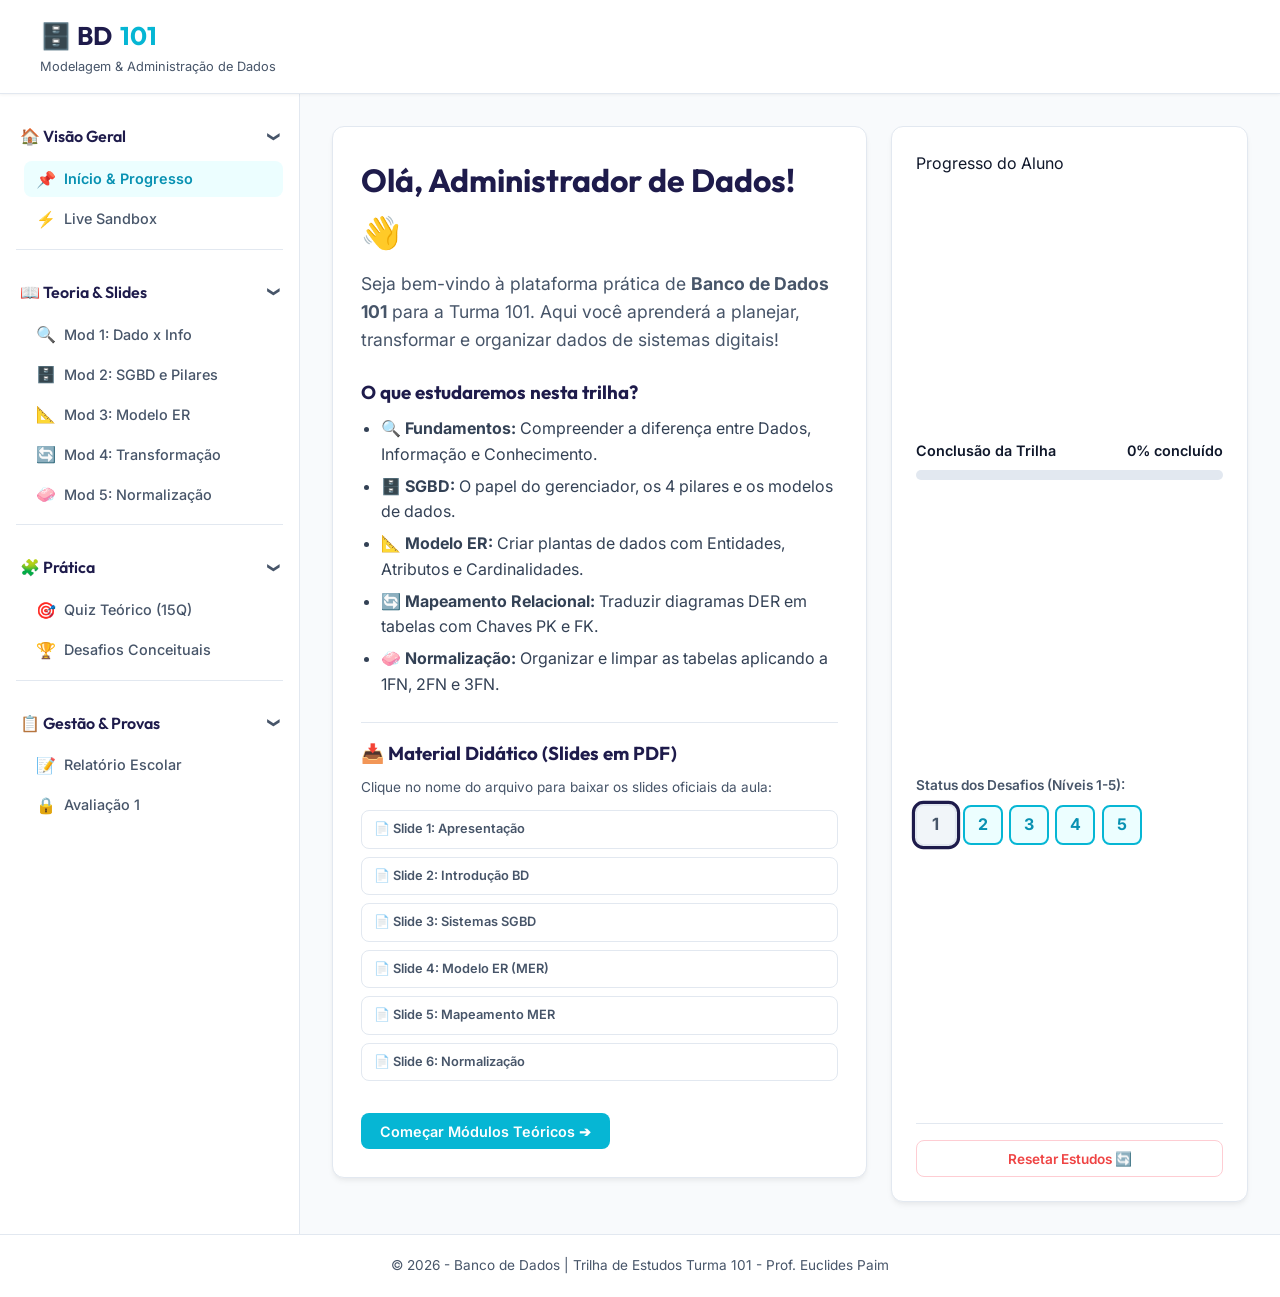
==== Banco-de-Dados/index.html @ cc3982ff "style: oculta menu hamburguer no desktop e move logo para a esquerda" ====
<!DOCTYPE html>
<html lang="pt-BR">
<head>
  <meta charset="UTF-8">
  <meta name="viewport" content="width=device-width, initial-scale=1.0">
  <meta name="description" content="Plataforma interativa offline-first de Banco de Dados 101 para alunos da turma 101. Desenvolvido para modelagem conceitual, SGBDs, transformação MER e normalização de dados.">
  <title>Banco de Dados 101 - Turma 101</title>
  <link rel="stylesheet" href="style.css">
</head>
<body>

  <!-- CABEÇALHO SUPERIOR -->
  <header>
    <div class="header-brand">
      <div class="logo-section">
        <h1>🗄️ BD <span>101</span></h1>
        <p>Modelagem &amp; Administração de Dados</p>
      </div>
      <button class="sidebar-toggle-btn" onclick="toggleSidebar()" id="btn-toggle-sidebar" title="Alternar Menu Lateral">
        <svg width="20" height="20" viewBox="0 0 24 24" fill="none" stroke="currentColor" stroke-width="2"><line x1="3" y1="12" x2="21" y2="12"></line><line x1="3" y1="6" x2="21" y2="6"></line><line x1="3" y1="18" x2="21" y2="18"></line></svg>
        <span>Menu</span>
      </button>
    </div>
  </header>

  <!-- CONTAINER PRINCIPAL -->
  <div class="app-container">

    <!-- BARRA LATERAL ACCORDION (MENU SANFONA) -->
    <aside class="sidebar" id="main-sidebar">
      
      <!-- Grupo 1: Visão Geral -->
      <div class="accordion-group open">
        <button class="accordion-header">
          <span>🏠 Visão Geral</span>
          <span class="chevron">❯</span>
        </button>
        <div class="accordion-body">
          <button class="nav-link active" data-tab="home" onclick="switchTab('home')">
            <span class="badge-icon">📌</span> Início &amp; Progresso
          </button>
          <button class="nav-link" data-tab="simulator" onclick="switchTab('simulator')">
            <span class="badge-icon">⚡</span> Live Sandbox
          </button>
        </div>
      </div>

      <!-- Grupo 2: Teoria Interativa -->
      <div class="accordion-group open">
        <button class="accordion-header">
          <span>📖 Teoria &amp; Slides</span>
          <span class="chevron">❯</span>
        </button>
        <div class="accordion-body">
          <button class="nav-link" data-tab="theory" data-concept="data-info" onclick="switchTab('theory'); selectTheoryConcept('data-info')">
            <span class="badge-icon">🔍</span> Mod 1: Dado x Info
          </button>
          <button class="nav-link" data-tab="theory" data-concept="sgbd-intro" onclick="switchTab('theory'); selectTheoryConcept('sgbd-intro')">
            <span class="badge-icon">🗄️</span> Mod 2: SGBD e Pilares
          </button>
          <button class="nav-link" data-tab="theory" data-concept="mer-elements" onclick="switchTab('theory'); selectTheoryConcept('mer-elements')">
            <span class="badge-icon">📐</span> Mod 3: Modelo ER
          </button>
          <button class="nav-link" data-tab="theory" data-concept="transformation-rules" onclick="switchTab('theory'); selectTheoryConcept('transformation-rules')">
            <span class="badge-icon">🔄</span> Mod 4: Transformação
          </button>
          <button class="nav-link" data-tab="theory" data-concept="normalization-intro" onclick="switchTab('theory'); selectTheoryConcept('normalization-intro')">
            <span class="badge-icon">🧼</span> Mod 5: Normalização
          </button>
        </div>
      </div>

      <!-- Grupo 3: Prática e Atividades -->
      <div class="accordion-group open">
        <button class="accordion-header">
          <span>🧩 Prática</span>
          <span class="chevron">❯</span>
        </button>
        <div class="accordion-body">
          <button class="nav-link" data-tab="quiz" onclick="switchTab('quiz')">
            <span class="badge-icon">🎯</span> Quiz Teórico (15Q)
          </button>
          <button class="nav-link" data-tab="challenges" onclick="switchTab('challenges')">
            <span class="badge-icon">🏆</span> Desafios Conceituais
          </button>
        </div>
      </div>

      <!-- Grupo 4: Relatórios & Provas -->
      <div class="accordion-group open">
        <button class="accordion-header">
          <span>📋 Gestão &amp; Provas</span>
          <span class="chevron">❯</span>
        </button>
        <div class="accordion-body">
          <button class="nav-link" data-tab="report" onclick="switchTab('report')">
            <span class="badge-icon">📝</span> Relatório Escolar
          </button>
          <button class="nav-link" data-tab="exam" onclick="switchTab('exam')">
            <span class="badge-icon">🔒</span> Avaliação 1
          </button>
        </div>
      </div>

    </aside>

    <!-- ÁREA PRINCIPAL DE CONTEÚDO (WORKSPACE) -->
    <main class="main-workspace">

      <!-- ABA 1: INÍCIO E PROGRESSO -->
      <section id="home-tab" class="tab-content active">
        <div class="welcome-grid">
          <div class="card welcome-box">
            <h2>Olá, Administrador de Dados! 👋</h2>
            <p class="intro-text">
              Seja bem-vindo à plataforma prática de <strong>Banco de Dados 101</strong> para a Turma 101. 
              Aqui você aprenderá a planejar, transformar e organizar dados de sistemas digitais!
            </p>
            
            <div style="margin-top: 1.5rem;">
              <h3 style="font-family: var(--font-title); color: var(--primary-navy); margin-bottom: 0.5rem;">O que estudaremos nesta trilha?</h3>
              <ul style="margin-left: 1.25rem; display: flex; flex-direction: column; gap: 0.4rem; color: #334155;">
                <li>🔍 <strong>Fundamentos:</strong> Compreender a diferença entre Dados, Informação e Conhecimento.</li>
                <li>🗄️ <strong>SGBD:</strong> O papel do gerenciador, os 4 pilares e os modelos de dados.</li>
                <li>📐 <strong>Modelo ER:</strong> Criar plantas de dados com Entidades, Atributos e Cardinalidades.</li>
                <li>🔄 <strong>Mapeamento Relacional:</strong> Traduzir diagramas DER em tabelas com Chaves PK e FK.</li>
                <li>🧼 <strong>Normalização:</strong> Organizar e limpar as tabelas aplicando a 1FN, 2FN e 3FN.</li>
              </ul>
            </div>
            
            <div style="margin-top: 1.5rem; border-top: 1px solid var(--border-color); padding-top: 1rem;">
              <h3 style="font-family: var(--font-title); color: var(--primary-navy); margin-bottom: 0.5rem;">📥 Material Didático (Slides em PDF)</h3>
              <p style="font-size: 0.85rem; color: var(--text-light); margin-bottom: 0.75rem;">Clique no nome do arquivo para baixar os slides oficiais da aula:</p>
              <div style="display: grid; grid-template-columns: repeat(auto-fit, minmax(240px, 1fr)); gap: 0.5rem;">
                <a href="./[101]1 - Apresentação da Disciplina.pdf" download class="btn-secondary" style="font-size: 0.8rem; text-decoration: none; display: flex; align-items: center; gap: 0.4rem; padding: 0.5rem 0.75rem;">📄 Slide 1: Apresentação</a>
                <a href="./[101]2 - Introdução BD.pdf" download class="btn-secondary" style="font-size: 0.8rem; text-decoration: none; display: flex; align-items: center; gap: 0.4rem; padding: 0.5rem 0.75rem;">📄 Slide 2: Introdução BD</a>
                <a href="./[101]3 - Sistemas de Gerenciamento de Bancos de Dados.pdf" download class="btn-secondary" style="font-size: 0.8rem; text-decoration: none; display: flex; align-items: center; gap: 0.4rem; padding: 0.5rem 0.75rem;">📄 Slide 3: Sistemas SGBD</a>
                <a href="./[101]4 - Modelo Entidade Relacionamento.pdf" download class="btn-secondary" style="font-size: 0.8rem; text-decoration: none; display: flex; align-items: center; gap: 0.4rem; padding: 0.5rem 0.75rem;">📄 Slide 4: Modelo ER (MER)</a>
                <a href="./[101]5 - Transformação MER.pdf" download class="btn-secondary" style="font-size: 0.8rem; text-decoration: none; display: flex; align-items: center; gap: 0.4rem; padding: 0.5rem 0.75rem;">📄 Slide 5: Mapeamento MER</a>
                <a href="./[101]6-Normalização de Dados.pdf" download class="btn-secondary" style="font-size: 0.8rem; text-decoration: none; display: flex; align-items: center; gap: 0.4rem; padding: 0.5rem 0.75rem;">📄 Slide 6: Normalização</a>
              </div>
            </div>

            <div style="margin-top: 2rem;">
              <button onclick="switchTab('theory')" class="primary-btn">Começar Módulos Teóricos ➔</button>
            </div>
          </div>
          
          <div class="stats-card">
            <div class="stats-header">Progresso do Aluno</div>
            
            <div>
              <div style="display: flex; justify-content: space-between; font-size: 0.9rem; font-weight: 600; margin-bottom: 0.25rem;">
                <span>Conclusão da Trilha</span>
                <span id="progress-percent-text">0% concluído</span>
              </div>
              <div class="progress-bar-container">
                <div class="progress-fill" id="total-progress-fill"></div>
              </div>
            </div>
            
            <div style="margin-top: 1.5rem;">
              <div style="font-weight: 600; font-size: 0.85rem; color: var(--text-light); margin-bottom: 0.5rem;">Status dos Desafios (Níveis 1-5):</div>
              <div class="level-badge-container">
                <div class="level-badge" id="badge-lvl-1" onclick="switchTab('challenges'); selectChallenge(1);">1</div>
                <div class="level-badge" id="badge-lvl-2" onclick="switchTab('challenges'); selectChallenge(2);">2</div>
                <div class="level-badge" id="badge-lvl-3" onclick="switchTab('challenges'); selectChallenge(3);">3</div>
                <div class="level-badge" id="badge-lvl-4" onclick="switchTab('challenges'); selectChallenge(4);">4</div>
                <div class="level-badge" id="badge-lvl-5" onclick="switchTab('challenges'); selectChallenge(5);">5</div>
              </div>
            </div>
            
            <div style="margin-top: 1rem; border-top: 1px solid var(--border-color); padding-top: 1rem;">
              <button onclick="resetProgress()" class="btn-secondary" style="width: 100%; font-size: 0.85rem; color: var(--color-error); border-color: #FECDD3;">
                Resetar Estudos 🔄
              </button>
            </div>
          </div>
        </div>
        
        <div id="final-achievement-banner" class="achievement-banner" style="display: none;">
          <span class="achievement-icon">🏆</span>
          <div>
            <h3>Parabéns! Trilha Concluída com Sucesso!</h3>
            <p>Você compreendeu a teoria, acertou o quiz completo e venceu os 5 níveis de desafios conceituais de Banco de Dados!</p>
          </div>
        </div>
      </section>

      <!-- ABA 2: TEORIA E SLIDES -->
      <section id="theory-tab" class="tab-content">
        <div class="card">
          <h2 class="card-title">📖 Guia de Teoria e Modelagem</h2>
          
          <div class="theory-nav">
            <button class="theory-tab-btn active" data-concept="data-info" onclick="selectTheoryConcept('data-info')">Mod 1: Dado x Info</button>
            <button class="theory-tab-btn" data-concept="sgbd-intro" onclick="selectTheoryConcept('sgbd-intro')">Mod 2: SGBD e Pilares</button>
            <button class="theory-tab-btn" data-concept="mer-elements" onclick="selectTheoryConcept('mer-elements')">Mod 3: Modelo ER</button>
            <button class="theory-tab-btn" data-concept="transformation-rules" onclick="selectTheoryConcept('transformation-rules')">Mod 4: Transformação</button>
            <button class="theory-tab-btn" data-concept="normalization-intro" onclick="selectTheoryConcept('normalization-intro')">Mod 5: Normalização</button>
          </div>
          
          <div class="theory-grid">
            <div class="theory-text-container">
              <!-- Renderizado dinamicamente via data.js e app.js -->
              <div id="theory-concept-body"></div>
            </div>
            
            <div class="flowchart-card">
              <h4 style="font-family: var(--font-title); color: var(--primary-navy); margin-bottom: 0.75rem; text-align: center;">Visualizador de Conceitos</h4>
              <div class="visualizer-container" id="theory-visualizer-area">
                <!-- Gráficos e Tabelas simuladas renderizados via JS -->
              </div>
            </div>
          </div>
        </div>

        <!-- DOWNLOAD DE SLIDES PDF -->
        <div class="card" style="margin-top: 1.5rem;">
          <h3 class="card-title">📥 Material Didático (Slides em PDF)</h3>
          <p style="font-size: 0.9rem; color: var(--text-light); margin-bottom: 1rem;">
            Clique em um slide abaixo para fazer o download do conteúdo completo em formato PDF:
          </p>
          <div style="display: grid; grid-template-columns: repeat(auto-fit, minmax(260px, 1fr)); gap: 0.75rem;">
            <a href="./[101]1 - Apresentação da Disciplina.pdf" download class="btn-secondary" style="font-size: 0.85rem; text-decoration: none; display: flex; align-items: center; gap: 0.5rem; padding: 0.6rem 1rem;">📄 Slide 1: Apresentação</a>
            <a href="./[101]2 - Introdução BD.pdf" download class="btn-secondary" style="font-size: 0.85rem; text-decoration: none; display: flex; align-items: center; gap: 0.5rem; padding: 0.6rem 1rem;">📄 Slide 2: Introdução BD</a>
            <a href="./[101]3 - Sistemas de Gerenciamento de Bancos de Dados.pdf" download class="btn-secondary" style="font-size: 0.85rem; text-decoration: none; display: flex; align-items: center; gap: 0.5rem; padding: 0.6rem 1rem;">📄 Slide 3: Sistemas SGBD</a>
            <a href="./[101]4 - Modelo Entidade Relacionamento.pdf" download class="btn-secondary" style="font-size: 0.85rem; text-decoration: none; display: flex; align-items: center; gap: 0.5rem; padding: 0.6rem 1rem;">📄 Slide 4: Modelo ER (MER)</a>
            <a href="./[101]5 - Transformação MER.pdf" download class="btn-secondary" style="font-size: 0.85rem; text-decoration: none; display: flex; align-items: center; gap: 0.5rem; padding: 0.6rem 1rem;">📄 Slide 5: Mapeamento MER</a>
            <a href="./[101]6-Normalização de Dados.pdf" download class="btn-secondary" style="font-size: 0.85rem; text-decoration: none; display: flex; align-items: center; gap: 0.5rem; padding: 0.6rem 1rem;">📄 Slide 6: Normalização</a>
          </div>
        </div>
      </section>

      <!-- ABA 3: LIVE SANDBOX SIMULATOR (DUAL-MODE) -->
      <section id="simulator-tab" class="tab-content">
        <div class="card">
          <div style="display: flex; justify-content: space-between; align-items: center; margin-bottom: 1rem; flex-wrap: wrap; gap: 1rem;">
            <h2 class="card-title" style="margin-bottom:0;">⚡ Live Sandbox &amp; Simulação</h2>
            <div style="display: flex; gap: 0.5rem;">
              <button class="btn-secondary" id="sim-btn-sql" onclick="setSimulatorMode('sql')">Executar SQL 🖥️</button>
              <button class="btn-secondary" id="sim-btn-modeling" onclick="setSimulatorMode('modeling')">Tradução MER &amp; Normalização 🧩</button>
            </div>
          </div>
          
          <!-- Modo 1: SQL Sandbox -->
          <div id="simulator-sql-view" class="simulator-layout">
            <div class="sim-editor-column">
              <div class="editor-header">
                <span>Editor SQL Simulado (Modo Didático)</span>
                <span class="lang">sql</span>
              </div>
              <div class="editor-container">
                <div class="editor-wrapper notranslate" translate="no">
                  <textarea id="sim-sql-editor" class="code-textarea" spellcheck="false" translate="no" oninput="onSQLInput(this.value); syncPreScroll(this)" onscroll="syncPreScroll(this)"></textarea>
                  <pre id="sim-sql-highlight"><code></code></pre>
                </div>
              </div>
              <div class="editor-toolbar">
                <button onclick="resetSQLSandbox()" class="btn-secondary">Restaurar Banco 🔄</button>
                <button onclick="runSQLSandboxQuery()" class="primary-btn">Executar SQL ⚡</button>
              </div>
            </div>
            
            <div class="sim-preview-column">
              <div class="sim-preview-header">
                <span>Visualizador do Estado das Tabelas</span>
                <span>Banco de Dados Ativo</span>
              </div>
              
              <div style="background-color: #F8FAFC; border: 1px solid var(--border-color); border-radius: var(--border-radius-sm); padding: 1rem; overflow-y: auto; height: 280px; display: flex; flex-direction: column; gap: 1rem;">
                <div id="sim-db-tables-list">
                  <!-- Exibição de todas as tabelas em tempo real -->
                </div>
              </div>
              
              <!-- Console do SQL -->
              <div class="results-panel" id="sim-sql-console">
                <div class="console-msg">Pronto para receber consultas SQL... Tente rodar: SELECT * FROM alunos</div>
              </div>
            </div>
          </div>

          <!-- Modo 2: Mapeamento MER e Normalização Visualizer -->
          <div id="simulator-modeling-view" style="display: none;">
            <div class="theory-grid" style="grid-template-columns: 1fr 1fr;">
              <div>
                <h3 style="color: var(--primary-navy); margin-bottom: 0.5rem;">Visualizador Passo-a-Passo de Modelagem</h3>
                <p style="color: var(--text-light); font-size: 0.9rem; margin-bottom: 1.5rem;">
                  Entenda graficamente como os dados são organizados no mundo conceitual (MER) e como eles são traduzidos em estruturas que o computador armazena.
                </p>
                <div style="display: flex; flex-direction: column; gap: 0.5rem;">
                  <button onclick="triggerModelingDemo('mer')" class="btn-secondary" style="text-align: left; padding: 0.8rem 1rem;">1. Do Desenho (MER) para as Tabelas ➔</button>
                  <button onclick="triggerModelingDemo('1fn')" class="btn-secondary" style="text-align: left; padding: 0.8rem 1rem;">2. Limpeza da Primeira Forma Normal (1FN) ➔</button>
                  <button onclick="triggerModelingDemo('2fn')" class="btn-secondary" style="text-align: left; padding: 0.8rem 1rem;">3. Separação da Segunda Forma Normal (2FN) ➔</button>
                  <button onclick="triggerModelingDemo('3fn')" class="btn-secondary" style="text-align: left; padding: 0.8rem 1rem;">4. Ajuste da Terceira Forma Normal (3FN) ➔</button>
                </div>
              </div>
              <div style="background-color: #F8FAFC; border: 1px solid var(--border-color); border-radius: var(--border-radius-md); padding: 1.5rem;" id="modeling-visual-screen">
                <h4 style="color: var(--primary-navy); text-align: center; margin-bottom: 1rem;">Selecione um passo para visualizar a simulação gráfica</h4>
              </div>
            </div>
          </div>
        </div>
      </section>

      <!-- ABA 4: QUIZ INTERATIVO (15 QUESTÕES) -->
      <section id="quiz-tab" class="tab-content">
        <div class="card" style="max-width: 800px; margin: 0 auto;">
          <h2 class="card-title">🧠 Teste de Conhecimentos: Banco de Dados 101</h2>
          <div id="quiz-container">
            <!-- Gerado via app.js -->
          </div>
        </div>
      </section>

      <!-- ABA 5: DESAFIOS CONCEITUAIS -->
      <section id="challenges-tab" class="tab-content">
        <div class="challenges-grid">
          
          <div class="challenge-list">
            <div class="challenge-list-title">Níveis do Curso</div>
            <div id="challenge-list-container">
              <!-- Gerado via app.js -->
            </div>
          </div>
          
          <div class="card workspace-card" style="padding: 1.5rem;">
            <div class="challenge-desc">
              <h3 id="chal-title">Carregando Desafio...</h3>
              <p id="chal-description">Carregando descrição do nível...</p>
            </div>
            
            <div id="challenge-interactive-area" style="min-height: 250px; border: 1px solid var(--border-color); border-radius: var(--border-radius-sm); padding: 1.5rem; background-color: #FFFFFF;">
              <!-- Área injetada dinamicamente com base no tipo de atividade (Drag and Drop ou Questão) -->
            </div>
            
            <div class="editor-toolbar">
              <button onclick="resetChallengeActivity()" class="btn-secondary">Resetar Desafio 🔄</button>
              <button onclick="validateChallengeSelection()" class="primary-btn">Validar Resposta ⚡</button>
            </div>
            
            <div id="chal-results-panel" class="results-panel" style="background-color: #0F172A; color: #FFFFFF; display: none;">
              <!-- Painel de feedback de acerto/erro -->
            </div>
          </div>
          
        </div>
      </section>

      <!-- ABA 6: RELATÓRIO ESCOLAR -->
      <section id="report-tab" class="tab-content">
        <div class="card" style="max-width: 850px; margin: 0 auto;">
          <h2 class="card-title">📝 Relatório de Desempenho Escolar</h2>
          <p style="color: var(--text-light); margin-bottom: 1.5rem;">
            Insira o nome completo do aluno para obter o boletim de estudos contendo progresso, média de quiz e diagnóstico pedagógico personalizado de forças e fraquezas.
          </p>
          
          <div class="report-grid">
            <div>
              <div class="form-group">
                <label for="student-name-input">Nome Completo do Aluno:</label>
                <input type="text" id="student-name-input" class="form-control" placeholder="Ex: Maria Clara Souza" oninput="onStudentNameChange(this.value)">
              </div>
              <div class="form-group" style="margin-top: 1rem;">
                <label>Diagnóstico Rápido:</label>
                <div style="background-color: #F8FAFC; border: 1px solid var(--border-color); padding: 1rem; border-radius: var(--border-radius-sm); font-size: 0.85rem; display: flex; flex-direction: column; gap: 0.5rem; color: #334155;">
                  <div>📚 <strong>Teoria Visualizada:</strong> <span id="report-viewed-concepts">0/5</span> conceitos</div>
                  <div>🎯 <strong>Respostas de Quiz:</strong> <span id="report-quiz-score">0/15</span> acertos</div>
                  <div>🏆 <strong>Desafios Resolvidos:</strong> <span id="report-challenges-completed">0/5</span> concluídos</div>
                </div>
              </div>
            </div>
            
            <div>
              <div class="editor-header">
                <span>Relatório Final em Texto Plano</span>
                <span class="lang">Relatório</span>
              </div>
              <div class="report-box" id="report-text-display">Digite o nome do aluno à esquerda para visualizar seu boletim escolar estruturado.</div>
              <div class="editor-toolbar" style="margin-top: 0.75rem;">
                <button class="btn-secondary" onclick="copyReportText()">Copiar Relatório 📋</button>
                <button class="btn-secondary" onclick="downloadReportFile()">Baixar Arquivo .txt 💾</button>
              </div>
            </div>
          </div>
        </div>
      </section>

      <!-- ABA 7: AVALIAÇÃO 1 (ÁREA PROTEGIDA) -->
      <section id="exam-tab" class="tab-content">
        <!-- Autenticação de Prova -->
        <div id="exam-auth-card" class="card" style="max-width: 500px; margin: 2rem auto; text-align: center;">
          <div style="font-size: 3rem; margin-bottom: 0.5rem;">🔒</div>
          <h2 class="card-title" style="justify-content: center; margin-bottom: 0.5rem;">Área Restrita: Avaliação 1</h2>
          <p style="color: var(--text-light); margin-bottom: 1.5rem;">
            Esta seção é reservada para a prova de Banco de Dados. Digite a senha fornecida pelo professor para ter acesso.
          </p>
          <div style="display: flex; flex-direction: column; gap: 0.75rem; align-items: center;">
            <input type="password" id="exam-password-input" class="form-control" placeholder="Digite a senha de acesso" style="max-width: 300px; text-align: center; font-size: 1rem; width: 100%;" onkeydown="if(event.key === 'Enter') unlockExam()">
            <button class="primary-btn" onclick="unlockExam()" style="width: 100%; max-width: 300px; justify-content: center;">Acessar Prova ➔</button>
            <div id="exam-auth-error" style="color: var(--color-error); font-weight: 600; font-size: 0.85rem; margin-top: 0.5rem; display: none;">Senha incorreta. Tente novamente!</div>
          </div>
        </div>

        <!-- Conteúdo da Prova Desbloqueado -->
        <div id="exam-content-card" style="display: none;">
          <div class="card" style="max-width: 800px; margin: 0 auto 1.5rem;">
            <h2 class="card-title">📝 Identificação das Duplas ou Individual</h2>
            <p style="color: var(--text-light); margin-bottom: 1rem;">
              Insira o nome completo dos alunos integrantes da dupla para a realização do exame.
            </p>
            <div style="display: flex; flex-direction: column; gap: 0.75rem; max-width: 600px;">
              <div class="form-group" style="margin-bottom:0.25rem;">
                <input type="text" id="exam-student-name-1" class="form-control" placeholder="Nome Completo do Aluno 1" oninput="onExamNameChange()">
              </div>
              <div class="form-group" style="margin-bottom:0.25rem;">
                <input type="text" id="exam-student-name-2" class="form-control" placeholder="Nome Completo do Aluno 2 (Opcional)" oninput="onExamNameChange()">
              </div>
            </div>
          </div>

          <div class="exam-workspace-container" id="exam-questions-area" style="display: none; max-width: 1200px; margin: 0 auto;">
            <div class="challenges-grid">
              
              <div class="challenge-list">
                <div class="challenge-list-title" style="background-color: var(--primary-navy); color: white;">Questões da Prova</div>
                <div id="exam-list-container">
                  <!-- Gerado via app.js -->
                </div>
              </div>

              <div class="card workspace-card" style="padding: 1.5rem;">
                <div class="challenge-desc">
                  <h3 id="exam-q-title">Questão da Avaliação</h3>
                  <p id="exam-q-description">Descrição da pergunta...</p>
                </div>
                
                <div id="exam-interactive-area" style="min-height: 220px; border: 1px solid var(--border-color); border-radius: var(--border-radius-sm); padding: 1.5rem; background-color: #FFFFFF;">
                  <!-- Injetado dinamicamente -->
                </div>

                <div class="editor-toolbar">
                  <button onclick="runAndValidateExamCode()" class="primary-btn" style="background-color: var(--primary-navy);">Confirmar Resposta ⚡</button>
                </div>
                
                <div id="exam-results-panel" class="results-panel" style="background-color: #0F172A; color: #FFFFFF; display: none;">
                  <!-- Painel de acerto/erro da questão -->
                </div>
              </div>

            </div>

            <!-- Botões de Finalização da Prova -->
            <div style="margin-top: 1.5rem; display: flex; justify-content: space-between; align-items: center; background: white; border: 1px solid var(--border-color); border-radius: var(--border-radius-md); padding: 1.25rem; box-shadow: var(--shadow-sm); flex-wrap: wrap; gap: 1rem;">
              <div>
                <h4 style="font-family: var(--font-title); color: var(--primary-navy);">Pronto para entregar?</h4>
                <p style="color: var(--text-light); font-size: 0.85rem;">Certifique-se de que respondeu e confirmou todas as questões antes de enviar.</p>
              </div>
              <div style="display: flex; gap: 0.75rem; align-items: center;">
                <button onclick="resetEntireExam()" class="btn-secondary" style="border-color: #FECDD3; color: var(--color-error);">Resetar Prova 🔄</button>
                <button onclick="openExamReview()" class="primary-btn" style="background-color: var(--accent-teal);" id="exam-review-btn">Revisar e Enviar Prova ➔</button>
              </div>
            </div>
          </div>
        </div>

        <!-- Modal de Revisão da Prova -->
        <div id="exam-review-modal" class="modal-backdrop" style="display: none;">
          <div class="modal-content" style="max-width: 700px;">
            <div class="modal-header">
              <h3>📋 Revisão das Respostas da Avaliação</h3>
              <button onclick="closeExamReview()" class="close-btn">&times;</button>
            </div>
            <div class="modal-body" style="max-height: 60vh; overflow-y: auto;">
              <div id="exam-review-student-info" style="margin-bottom: 1rem; padding-bottom: 0.75rem; border-bottom: 1px solid var(--border-color);"></div>
              <div id="exam-review-questions-list" style="display: flex; flex-direction: column; gap: 1rem;"></div>
              
              <div class="quiz-feedback error" style="margin-top: 1.25rem; display: block; background-color: #FEF3C7; border-left: 4px solid #F59E0B; color: #92400E; padding: 1rem; border-radius: 4px;">
                <strong>⚠️ Instruções de Envio:</strong><br>
                Ao clicar em confirmar, o sistema enviará um relatório das suas respostas ao professor no e-mail <strong>euclidespaim@gmail.com</strong> via EmailJS.<br>
                Caso o envio online falhe, será aberto o seu aplicativo de e-mail (mailto) com o texto já pronto para envio, ou você poderá salvar e copiar o boletim na tela final.
              </div>
            </div>
            <div class="modal-footer">
              <button onclick="closeExamReview()" class="btn-secondary">Voltar à Prova</button>
              <button onclick="submitExamFinal()" class="primary-btn" style="background-color: var(--accent-teal);">Enviar para o Professor ✉️</button>
            </div>
          </div>
        </div>

        <!-- Sucesso do Envio -->
        <div id="exam-success-card" class="card" style="display: none; text-align: center; max-width: 650px; margin: 2rem auto;">
          <div style="font-size: 3.5rem; color: var(--color-success);">🎉</div>
          <h2>Avaliação Entregue com Sucesso!</h2>
          <p style="color: var(--text-light); margin-top: 0.5rem; margin-bottom: 1.5rem;">
            O boletim da sua dupla foi gerado e registrado. Se o e-mail local não foi aberto automaticamente ou você está sem rede na escola, copie ou baixe o relatório abaixo para enviar manualmente:
          </p>
          
          <div style="background-color: #F8FAFC; border: 1px solid var(--border-color); border-radius: var(--border-radius-sm); padding: 1rem; text-align: left; margin-bottom: 1.5rem;">
            <textarea id="exam-report-text-copy" readonly style="width:100%; height:180px; font-family:var(--font-code); font-size:0.8rem; padding:0.5rem; border:1px solid var(--border-color); border-radius:4px; resize:none; background-color:#FAFDFE; outline:none;"></textarea>
          </div>

          <div style="display: flex; justify-content: center; gap: 0.5rem; flex-wrap: wrap;">
            <button onclick="copyExamReportToClipboard()" class="btn-secondary" id="exam-copy-btn">Copiar Relatório 📋</button>
            <button onclick="downloadExamReportAsTxt()" class="btn-secondary">Baixar Arquivo .txt 💾</button>
            <button onclick="resetSubmittedExam()" class="btn-secondary" style="border-color:#FECDD3; color:var(--color-warning);">Liberar Envio (Senha do Professor) 🔑</button>
            <button onclick="resetEntireExam()" class="btn-secondary" style="border-color:#FECDD3; color:var(--color-error);">Resetar Prova 🔄</button>
          </div>
        </div>
      </section>

    </main>
  </div>

  <!-- RODAPÉ -->
  <footer style="text-align: center; padding: 1.25rem; color: var(--text-light); border-top: 1px solid var(--border-color); background-color: var(--bg-card); font-size: 0.85rem;">
    <p>&copy; 2026 - Banco de Dados | Trilha de Estudos Turma 101 - Prof. Euclides Paim</p>
  </footer>

  <!-- Carregamento de Scripts -->
  <script src="data.js"></script>
  <script src="validator.js"></script>
  <script src="app.js"></script>
</body>
</html>
---- Banco-de-Dados/style.css ----
/* CSS de Banco de Dados 101 - Estilo Moderno e Premium */
@import url('https://fonts.googleapis.com/css2?family=Inter:wght@300;400;500;600;700&family=Outfit:wght@400;500;600;700&family=JetBrains+Mono:wght@400;500;600&display=swap');

:root {
  --bg-cream: #F8FAFC; /* Slate ultra light */
  --bg-card: #FFFFFF;
  --text-main: #0F172A;
  --text-light: #475569;
  
  /* Cores Temáticas de Dados (Indigo & Cyan) */
  --primary-navy: #1E1B4B; /* Deep Indigo */
  --primary-hover: #312E81;
  --accent-teal: #06B6D4; /* Vibrante Cyan */
  --accent-teal-light: #ECFEFF;
  --accent-teal-hover: #0891B2;
  
  /* Estados */
  --color-success: #10B981;
  --color-success-bg: #D1FAE5;
  --color-error: #EF4444;
  --color-error-bg: #FEE2E2;
  --color-warning: #F59E0B;
  --color-warning-bg: #FEF3C7;
  
  /* Bordas e Sombras */
  --border-color: #E2E8F0;
  --border-radius-sm: 8px;
  --border-radius-md: 12px;
  --border-radius-lg: 20px;
  
  --shadow-sm: 0 1px 3px 0 rgba(0, 0, 0, 0.05);
  --shadow-md: 0 4px 6px -1px rgba(0, 0, 0, 0.05), 0 2px 4px -1px rgba(0, 0, 0, 0.03);
  --shadow-lg: 0 10px 15px -3px rgba(30, 27, 75, 0.04), 0 4px 6px -2px rgba(30, 27, 75, 0.02);
  --shadow-premium: 0 20px 25px -5px rgba(30, 27, 75, 0.06), 0 10px 10px -5px rgba(30, 27, 75, 0.03);
  
  /* Fontes */
  --font-title: 'Outfit', 'Inter', sans-serif;
  --font-body: 'Inter', sans-serif;
  --font-code: 'JetBrains Mono', monospace;
}

* {
  margin: 0;
  padding: 0;
  box-sizing: border-box;
}

body {
  font-family: var(--font-body);
  background-color: var(--bg-cream);
  color: var(--text-main);
  line-height: 1.6;
  -webkit-font-smoothing: antialiased;
}

/* Header */
header {
  background-color: var(--bg-card);
  border-bottom: 1px solid var(--border-color);
  padding: 1rem 2rem;
  position: sticky;
  top: 0;
  z-index: 100;
  box-shadow: var(--shadow-sm);
}

.header-brand {
  max-width: 1200px;
  margin: 0 auto;
  display: flex;
  justify-content: space-between;
  align-items: center;
}

.logo-section h1 {
  font-family: var(--font-title);
  color: var(--primary-navy);
  font-size: 1.6rem;
  font-weight: 700;
  display: flex;
  align-items: center;
  gap: 0.5rem;
}

.logo-section h1 span {
  color: var(--accent-teal);
}

.logo-section p {
  color: var(--text-light);
  font-size: 0.8rem;
}

.sidebar-toggle-btn {
  display: none;
  background: none;
  border: 1px solid var(--border-color);
  padding: 0.5rem 0.8rem;
  border-radius: var(--border-radius-sm);
  cursor: pointer;
  align-items: center;
  gap: 0.4rem;
  font-family: var(--font-body);
  font-weight: 600;
  color: var(--text-light);
  transition: all 0.2s;
}

.sidebar-toggle-btn:hover {
  background-color: #F8FAFC;
  color: var(--primary-navy);
}

/* App Container */
.app-container {
  display: flex;
  min-height: calc(100vh - 70px);
  position: relative;
  max-width: 1440px;
  margin: 0 auto;
  width: 100%;
}

/* Sidebar Menu Sanfona */
.sidebar {
  width: 300px;
  flex-shrink: 0;
  background-color: var(--bg-card);
  border-right: 1px solid var(--border-color);
  padding: 1.5rem 1rem;
  display: flex;
  flex-direction: column;
  gap: 1rem;
  transition: transform 0.3s ease;
  overflow-y: auto;
}

@media (max-width: 900px) {
  .sidebar-toggle-btn {
    display: flex;
  }
  .sidebar {
    position: absolute;
    left: 0;
    top: 0;
    bottom: 0;
    z-index: 90;
    transform: translateX(-100%);
    box-shadow: var(--shadow-lg);
  }
  .sidebar.open {
    transform: translateX(0);
  }
}

.accordion-group {
  border-bottom: 1px solid var(--border-color);
  padding-bottom: 0.75rem;
  margin-bottom: 0.5rem;
}

.accordion-group:last-child {
  border-bottom: none;
}

.accordion-header {
  width: 100%;
  background: none;
  border: none;
  display: flex;
  justify-content: space-between;
  align-items: center;
  padding: 0.5rem 0.25rem;
  font-family: var(--font-title);
  font-weight: 600;
  font-size: 1rem;
  color: var(--primary-navy);
  cursor: pointer;
  text-align: left;
}

.accordion-header .chevron {
  font-size: 0.75rem;
  color: var(--text-light);
  transition: transform 0.2s;
}

.accordion-group.open .accordion-header .chevron {
  transform: rotate(90deg);
}

.accordion-body {
  display: none;
  flex-direction: column;
  gap: 0.25rem;
  margin-top: 0.4rem;
  padding-left: 0.5rem;
}

.accordion-group.open .accordion-body {
  display: flex;
}

.nav-link {
  width: 100%;
  text-align: left;
  background: none;
  border: none;
  padding: 0.5rem 0.75rem;
  border-radius: var(--border-radius-sm);
  font-family: var(--font-body);
  font-size: 0.9rem;
  font-weight: 500;
  color: var(--text-light);
  cursor: pointer;
  display: flex;
  align-items: center;
  gap: 0.5rem;
  transition: all 0.2s;
}

.nav-link:hover {
  background-color: #F1F5F9;
  color: var(--primary-navy);
}

.nav-link.active {
  background-color: var(--accent-teal-light);
  color: var(--accent-teal-hover);
  font-weight: 600;
}

.badge-icon {
  font-size: 1rem;
}

/* Workspace */
.main-workspace {
  flex-grow: 1;
  padding: 2rem;
  overflow-y: auto;
}

@media (max-width: 600px) {
  .main-workspace {
    padding: 1rem;
  }
}

.tab-content {
  display: none;
  animation: fadeIn 0.3s ease-in-out;
}

.tab-content.active {
  display: block;
}

@keyframes fadeIn {
  from { opacity: 0; transform: translateY(10px); }
  to { opacity: 1; transform: translateY(0); }
}

/* Cards */
.card {
  background-color: var(--bg-card);
  border: 1px solid var(--border-color);
  border-radius: var(--border-radius-md);
  padding: 1.75rem;
  margin-bottom: 1.5rem;
  box-shadow: var(--shadow-md);
}

.card-title {
  font-family: var(--font-title);
  color: var(--primary-navy);
  font-size: 1.4rem;
  margin-bottom: 0.75rem;
  font-weight: 600;
  display: flex;
  align-items: center;
  gap: 0.5rem;
}

/* Home / Welcome Grid */
.welcome-grid {
  display: grid;
  grid-template-columns: 1.8fr 1.2fr;
  gap: 1.5rem;
}

@media (max-width: 900px) {
  .welcome-grid {
    grid-template-columns: 1fr;
  }
}

.welcome-box h2 {
  font-family: var(--font-title);
  font-size: 2rem;
  color: var(--primary-navy);
  margin-bottom: 0.75rem;
}

.intro-text {
  font-size: 1.1rem;
  color: var(--text-light);
}

.stats-card {
  background-color: var(--bg-card);
  border: 1px solid var(--border-color);
  border-radius: var(--border-radius-md);
  padding: 1.5rem;
  box-shadow: var(--shadow-md);
  display: flex;
  flex-direction: column;
  justify-content: space-between;
  gap: 1rem;
}

.progress-bar-container {
  background-color: #E2E8F0;
  border-radius: 9999px;
  height: 10px;
  width: 100%;
  overflow: hidden;
  margin: 0.5rem 0;
}

.progress-fill {
  background-color: var(--accent-teal);
  height: 100%;
  width: 0%;
  transition: width 0.5s ease-out;
}

.level-badge-container {
  display: flex;
  flex-wrap: wrap;
  gap: 0.4rem;
  margin-top: 0.5rem;
}

.level-badge {
  width: 40px;
  height: 40px;
  border-radius: var(--border-radius-sm);
  background-color: #F1F5F9;
  border: 2px solid #E2E8F0;
  display: flex;
  justify-content: center;
  align-items: center;
  font-weight: bold;
  color: var(--text-light);
  cursor: pointer;
  transition: all 0.2s;
}

.level-badge.unlocked {
  background-color: var(--accent-teal-light);
  border-color: var(--accent-teal);
  color: var(--accent-teal-hover);
}

.level-badge.completed {
  background-color: var(--color-success-bg);
  border-color: var(--color-success);
  color: #065F46;
}

.level-badge.current {
  outline: 3px solid var(--primary-navy);
  transform: scale(1.05);
}

.level-badge:hover {
  transform: translateY(-2px);
}

/* Theory Módulos Tab Navigation */
.theory-nav {
  display: flex;
  flex-wrap: wrap;
  gap: 0.5rem;
  margin-bottom: 1.5rem;
  border-bottom: 1px solid var(--border-color);
  padding-bottom: 0.5rem;
}

.theory-tab-btn {
  background: none;
  border: none;
  padding: 0.5rem 0.75rem;
  font-family: var(--font-title);
  font-weight: 600;
  font-size: 0.95rem;
  color: var(--text-light);
  cursor: pointer;
  position: relative;
  transition: color 0.2s;
}

.theory-tab-btn.active {
  color: var(--accent-teal);
}

.theory-tab-btn.active::after {
  content: '';
  position: absolute;
  bottom: -9px;
  left: 0;
  right: 0;
  height: 3px;
  background-color: var(--accent-teal);
  border-radius: 3px;
}

.theory-body-content {
  display: none;
  animation: fadeIn 0.2s ease-in;
}

.theory-body-content.active {
  display: block;
}

.theory-grid {
  display: grid;
  grid-template-columns: 1.2fr 0.8fr;
  gap: 1.5rem;
}

@media (max-width: 900px) {
  .theory-grid {
    grid-template-columns: 1fr;
  }
}

.code-snippet {
  background-color: #0F172A;
  color: #F8FAFC;
  padding: 1.25rem;
  border-radius: var(--border-radius-sm);
  font-family: var(--font-code);
  font-size: 0.875rem;
  overflow-x: auto;
  border-left: 4px solid var(--accent-teal);
  margin-top: 1rem;
}

.code-snippet pre {
  margin: 0;
  white-space: pre-wrap;
  word-break: break-all;
}

.code-snippet code {
  font-family: inherit;
  font-size: inherit;
}

/* Dynamic Flowchart & Normalization Visualizer */
.flowchart-card {
  background-color: #F8FAFC;
  border: 1px solid var(--border-color);
  border-radius: var(--border-radius-md);
  padding: 1.25rem;
  display: flex;
  flex-direction: column;
  align-items: center;
}

.visualizer-container {
  width: 100%;
  display: flex;
  flex-direction: column;
  gap: 1rem;
  margin-top: 0.5rem;
}

.visual-step-card {
  background-color: var(--bg-card);
  border: 1px solid var(--border-color);
  border-radius: var(--border-radius-sm);
  padding: 1rem;
  box-shadow: var(--shadow-sm);
  transition: all 0.3s;
}

.visual-step-card.active {
  border-color: var(--accent-teal);
  box-shadow: 0 0 10px rgba(6, 182, 212, 0.15);
}

.visual-table-grid {
  display: block;
  overflow-x: auto;
  margin: 0.5rem 0;
}

.sim-table {
  width: 100%;
  border-collapse: collapse;
  font-family: var(--font-body);
  font-size: 0.8rem;
}

.sim-table th, .sim-table td {
  border: 1px solid var(--border-color);
  padding: 6px 10px;
  text-align: left;
}

.sim-table th {
  background-color: #F1F5F9;
  color: var(--primary-navy);
  font-weight: 600;
}

.arrow-down {
  text-align: center;
  font-size: 1.25rem;
  color: var(--accent-teal);
  margin: 0.25rem 0;
}

/* Dual-Mode Simulator Tab */
.simulator-layout {
  display: grid;
  grid-template-columns: 1fr 1fr;
  gap: 1.5rem;
}

@media (max-width: 900px) {
  .simulator-layout {
    grid-template-columns: 1fr;
  }
}

.sim-editor-column, .sim-preview-column {
  display: flex;
  flex-direction: column;
  gap: 0.75rem;
}

.editor-header, .sim-preview-header {
  background-color: var(--primary-navy);
  color: white;
  padding: 0.6rem 1rem;
  border-top-left-radius: var(--border-radius-sm);
  border-top-right-radius: var(--border-radius-sm);
  font-family: var(--font-title);
  font-weight: 600;
  display: flex;
  justify-content: space-between;
  font-size: 0.85rem;
}

.editor-header .lang, .sim-preview-header span:last-child {
  background-color: rgba(255, 255, 255, 0.15);
  padding: 2px 6px;
  border-radius: 4px;
  font-size: 0.75rem;
  font-family: var(--font-code);
}

.editor-container {
  height: 280px;
  position: relative;
  border: 1px solid var(--border-color);
  border-bottom-left-radius: var(--border-radius-sm);
  border-bottom-right-radius: var(--border-radius-sm);
  overflow: hidden;
}

.editor-wrapper {
  position: relative;
  width: 100%;
  height: 100%;
  background-color: #0F172A; /* Slate 900 */
}

.editor-wrapper textarea,
.editor-wrapper pre {
  position: absolute;
  top: 0;
  left: 0;
  width: 100%;
  height: 100%;
  margin: 0;
  padding: 1rem;
  font-family: var(--font-code) !important;
  font-size: 0.9rem !important;
  line-height: 1.5 !important;
  white-space: pre !important;
  overflow: auto !important;
  box-sizing: border-box !important;
  border: none !important;
  outline: none !important;
}

.editor-wrapper textarea {
  color: transparent !important;
  background: transparent !important;
  caret-color: var(--accent-teal) !important;
  resize: none !important;
  z-index: 2;
  word-wrap: normal !important;
  user-select: text !important;
}

.editor-wrapper pre {
  color: #E2E8F0;
  z-index: 1;
  pointer-events: none;
  scrollbar-width: none !important;
}

.editor-wrapper pre::-webkit-scrollbar {
  display: none !important;
}

.editor-wrapper pre code {
  font-family: inherit !important;
  font-size: inherit !important;
  line-height: inherit !important;
  white-space: inherit !important;
  background: transparent !important;
  padding: 0 !important;
}

/* Syntax Highlighting */
.hl-keyword { color: #F43F5E !important; font-weight: 600; }
.hl-val { color: #10B981 !important; }
.hl-number { color: #F59E0B !important; }
.hl-comment { color: #64748B !important; font-style: italic !important; }

.editor-toolbar {
  display: flex;
  justify-content: flex-end;
  gap: 0.5rem;
  margin-top: 0.5rem;
}

/* Custom interactive buttons */
.primary-btn {
  background-color: var(--accent-teal);
  color: white;
  border: none;
  padding: 0.6rem 1.2rem;
  border-radius: var(--border-radius-sm);
  font-weight: 600;
  font-family: var(--font-body);
  cursor: pointer;
  transition: all 0.2s;
  display: flex;
  align-items: center;
  gap: 0.4rem;
  font-size: 0.9rem;
}

.primary-btn:hover {
  background-color: var(--accent-teal-hover);
  transform: translateY(-1px);
}

.btn-secondary {
  background-color: white;
  border: 1px solid var(--border-color);
  color: var(--text-light);
  padding: 0.6rem 1.2rem;
  border-radius: var(--border-radius-sm);
  font-weight: 600;
  font-family: var(--font-body);
  cursor: pointer;
  transition: all 0.2s;
}

.btn-secondary:hover {
  background-color: #F8FAFC;
  color: var(--primary-navy);
}

.results-panel {
  margin-top: 1rem;
  background-color: #0F172A;
  border-radius: var(--border-radius-sm);
  padding: 1rem;
  font-family: var(--font-code);
  min-height: 100px;
  overflow-x: auto;
  border: 1px solid #1E293B;
}

.results-panel .console-msg {
  color: #38BDF8;
  margin-bottom: 0.5rem;
  font-size: 0.85rem;
}

.results-panel .console-error {
  color: #EF4444;
  margin-bottom: 0.5rem;
  font-size: 0.85rem;
  font-weight: bold;
}

/* Drag and Drop Conceptual Challenges Area */
.drag-challenge-container {
  display: flex;
  flex-direction: column;
  gap: 1.5rem;
  margin-top: 1rem;
}

.drag-pool {
  background-color: #F8FAFC;
  border: 2px dashed var(--border-color);
  border-radius: var(--border-radius-md);
  padding: 1.25rem;
  display: flex;
  flex-wrap: wrap;
  gap: 0.6rem;
  min-height: 80px;
}

.drag-item {
  background-color: var(--bg-card);
  border: 1px solid var(--border-color);
  border-radius: var(--border-radius-sm);
  padding: 0.6rem 1rem;
  cursor: grab;
  font-weight: 500;
  font-size: 0.85rem;
  box-shadow: var(--shadow-sm);
  user-select: none;
  transition: transform 0.2s, box-shadow 0.2s;
  display: flex;
  align-items: center;
  gap: 0.3rem;
}

.drag-item:active {
  cursor: grabbing;
}

.drag-item.selected {
  outline: 2px solid var(--accent-teal);
  box-shadow: 0 0 8px rgba(6, 182, 212, 0.3);
}

.drag-targets-grid {
  display: grid;
  grid-template-columns: repeat(auto-fit, minmax(220px, 1fr));
  gap: 1rem;
}

.drag-target-column {
  background-color: #F1F5F9;
  border: 1px solid var(--border-color);
  border-radius: var(--border-radius-md);
  padding: 1rem;
  display: flex;
  flex-direction: column;
  gap: 0.75rem;
  min-height: 180px;
}

.drag-target-column h4 {
  font-family: var(--font-title);
  color: var(--primary-navy);
  font-size: 0.95rem;
  border-bottom: 2px solid var(--border-color);
  padding-bottom: 0.25rem;
  text-align: center;
  text-transform: uppercase;
}

.drag-target-column .drop-zone {
  flex-grow: 1;
  display: flex;
  flex-direction: column;
  gap: 0.5rem;
  min-height: 120px;
  border-radius: var(--border-radius-sm);
  transition: background-color 0.2s;
}

.drag-target-column .drop-zone.dragover {
  background-color: #E2E8F0;
  outline: 2px dashed var(--accent-teal);
}

/* Quiz Styling */
.quiz-progress-text {
  color: var(--text-light);
  font-weight: 600;
  margin-bottom: 0.5rem;
}

.quiz-question {
  font-size: 1.15rem;
  font-weight: 600;
  color: var(--primary-navy);
  margin-bottom: 1.25rem;
}

.quiz-options {
  display: flex;
  flex-direction: column;
  gap: 0.5rem;
}

.quiz-option {
  width: 100%;
  text-align: left;
  background-color: var(--bg-card);
  border: 1.5px solid var(--border-color);
  border-radius: var(--border-radius-sm);
  padding: 0.8rem 1rem;
  cursor: pointer;
  transition: all 0.2s;
  font-family: var(--font-body);
  font-size: 0.9rem;
}

.quiz-option:hover {
  background-color: #F8FAFC;
  border-color: var(--accent-teal);
}

.quiz-option.correct {
  background-color: var(--color-success-bg);
  border-color: var(--color-success);
  color: #065F46;
  font-weight: 500;
}

.quiz-option.incorrect {
  background-color: var(--color-error-bg);
  border-color: var(--color-error);
  color: #991B1B;
}

.quiz-feedback {
  margin-top: 1rem;
  padding: 1rem;
  border-radius: var(--border-radius-sm);
  display: none;
  font-size: 0.875rem;
}

.quiz-feedback.success {
  display: block;
  background-color: var(--color-success-bg);
  border-left: 4px solid var(--color-success);
  color: #065F46;
}

.quiz-feedback.error {
  display: block;
  background-color: var(--color-error-bg);
  border-left: 4px solid var(--color-error);
  color: #991B1B;
}

.quiz-actions {
  margin-top: 1rem;
  display: flex;
  justify-content: flex-end;
}

/* Relatório Escolar & Avaliação Form */
.report-grid {
  display: grid;
  grid-template-columns: 1fr 1.2fr;
  gap: 1.5rem;
}

@media (max-width: 900px) {
  .report-grid {
    grid-template-columns: 1fr;
  }
}

.form-group {
  display: flex;
  flex-direction: column;
  gap: 0.4rem;
  margin-bottom: 1rem;
}

.form-group label {
  font-weight: 600;
  color: var(--primary-navy);
  font-size: 0.9rem;
}

.form-control {
  padding: 0.6rem 0.8rem;
  border: 1px solid var(--border-color);
  border-radius: var(--border-radius-sm);
  font-family: var(--font-body);
  font-size: 0.9rem;
  outline: none;
  transition: border-color 0.2s;
}

.form-control:focus {
  border-color: var(--accent-teal);
}

.report-box {
  background-color: #F8FAFC;
  border: 1px solid var(--border-color);
  border-radius: var(--border-radius-sm);
  padding: 1.25rem;
  min-height: 250px;
  font-family: var(--font-code);
  font-size: 0.85rem;
  color: var(--text-main);
  white-space: pre-wrap;
}

/* Modais de Revisão */
.modal-backdrop {
  position: fixed;
  top: 0;
  left: 0;
  right: 0;
  bottom: 0;
  background-color: rgba(15, 23, 42, 0.6);
  display: flex;
  justify-content: center;
  align-items: center;
  z-index: 1000;
  padding: 1rem;
}

.modal-content {
  background-color: var(--bg-card);
  border-radius: var(--border-radius-md);
  box-shadow: var(--shadow-premium);
  max-width: 650px;
  width: 100%;
  display: flex;
  flex-direction: column;
  max-height: 90vh;
  animation: modalEnter 0.3s cubic-bezier(0.16, 1, 0.3, 1);
}

@keyframes modalEnter {
  from { opacity: 0; transform: translateY(20px) scale(0.95); }
  to { opacity: 1; transform: translateY(0) scale(1); }
}

.modal-header {
  padding: 1.25rem 1.5rem;
  border-bottom: 1px solid var(--border-color);
  display: flex;
  justify-content: space-between;
  align-items: center;
}

.modal-header h3 {
  font-family: var(--font-title);
  color: var(--primary-navy);
  font-size: 1.25rem;
  font-weight: 600;
}

.close-btn {
  background: none;
  border: none;
  font-size: 1.5rem;
  cursor: pointer;
  color: var(--text-light);
}

.modal-body {
  padding: 1.5rem;
  overflow-y: auto;
  font-size: 0.95rem;
  color: #334155;
}

.modal-footer {
  padding: 1rem 1.5rem;
  border-top: 1px solid var(--border-color);
  display: flex;
  justify-content: flex-end;
  gap: 0.5rem;
}

/* Achievements Banner */
.achievement-banner {
  background-color: var(--color-success-bg);
  border: 1px solid var(--color-success);
  border-radius: var(--border-radius-md);
  padding: 1.25rem;
  display: flex;
  align-items: center;
  gap: 1rem;
  color: #065F46;
  margin-top: 1.5rem;
  animation: fadeIn 0.4s ease;
}

.achievement-icon {
  font-size: 2.2rem;
}

.achievement-banner h3 {
  font-family: var(--font-title);
  font-size: 1.15rem;
  margin-bottom: 0.2rem;
}

.achievement-banner p {
  font-size: 0.9rem;
}
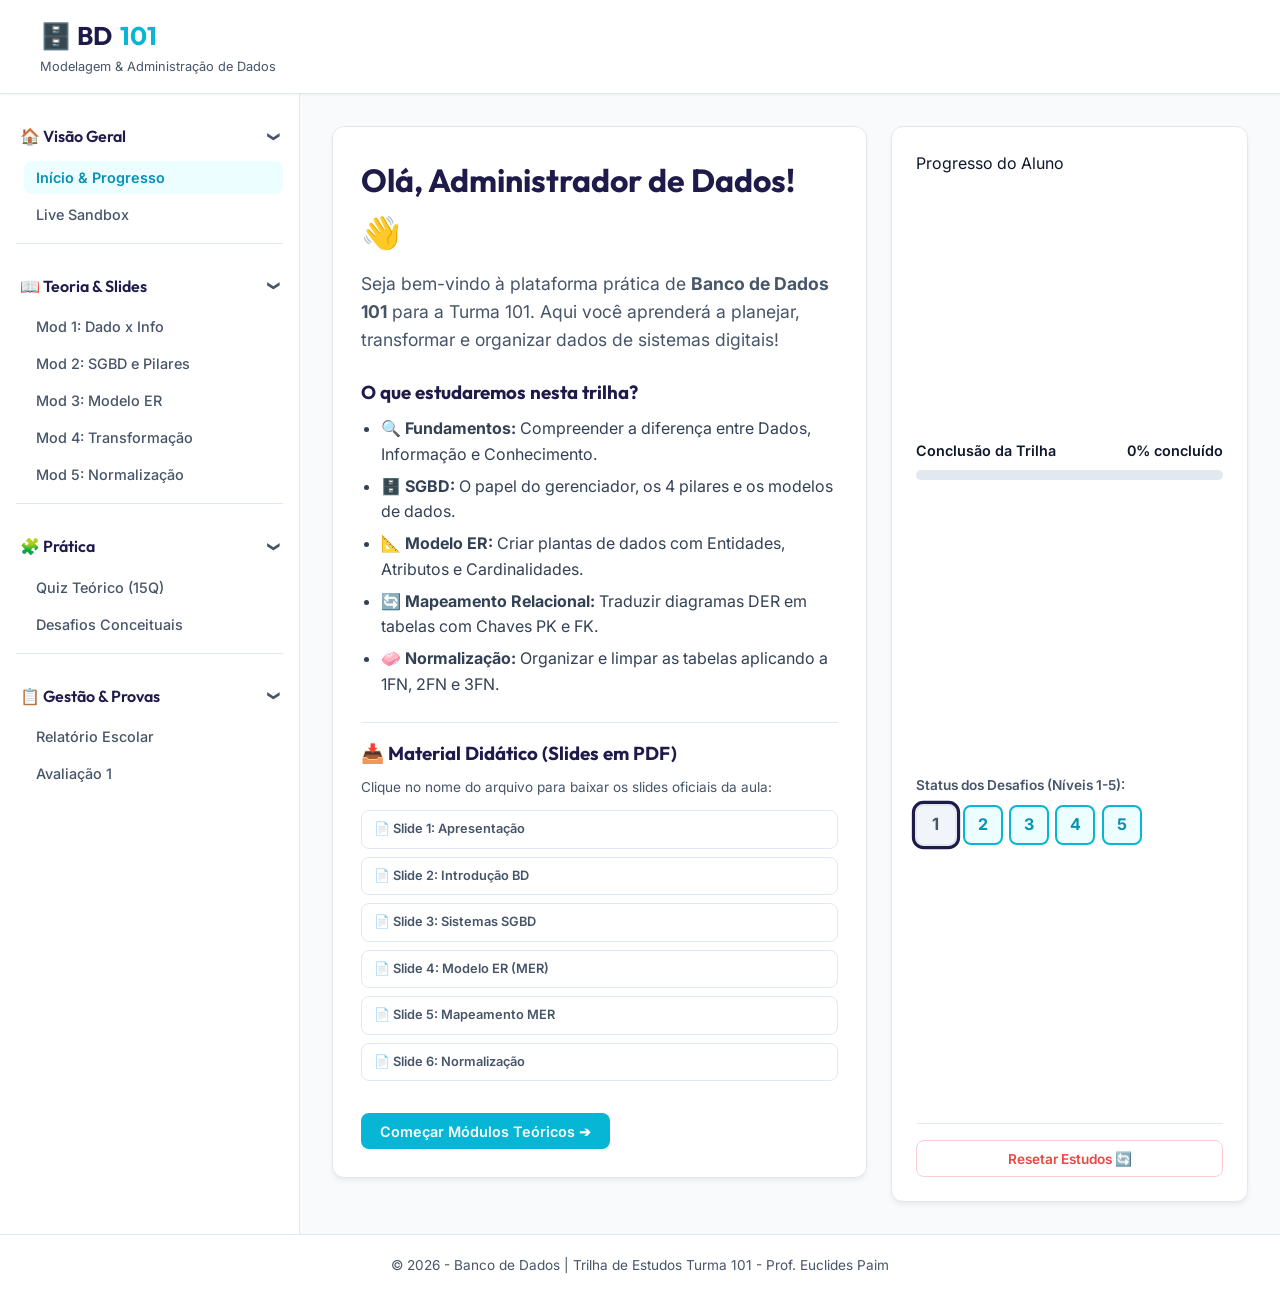
==== commit 4e47cf10: "style: remove emojis dos subitens do menu em DevWeb e Banco de Dados Mantém os emojis apenas nos cab" ====
--- a/Banco-de-Dados/index.html
+++ b/Banco-de-Dados/index.html
@@ -5,6 +5,7 @@
   <meta name="viewport" content="width=device-width, initial-scale=1.0">
   <meta name="description" content="Plataforma interativa offline-first de Banco de Dados 101 para alunos da turma 101. Desenvolvido para modelagem conceitual, SGBDs, transformação MER e normalização de dados.">
   <title>Banco de Dados 101 - Turma 101</title>
+  <link rel="icon" href="data:image/svg+xml,<svg xmlns='http://www.w3.org/2000/svg' viewBox='0 0 100 100'><text y='.9em' font-size='90'>🗄️</text></svg>">
   <link rel="stylesheet" href="style.css">
 </head>
 <body>
@@ -37,10 +38,10 @@
         </button>
         <div class="accordion-body">
           <button class="nav-link active" data-tab="home" onclick="switchTab('home')">
-            <span class="badge-icon">📌</span> Início &amp; Progresso
+            Início &amp; Progresso
           </button>
           <button class="nav-link" data-tab="simulator" onclick="switchTab('simulator')">
-            <span class="badge-icon">⚡</span> Live Sandbox
+            Live Sandbox
           </button>
         </div>
       </div>
@@ -53,19 +54,19 @@
         </button>
         <div class="accordion-body">
           <button class="nav-link" data-tab="theory" data-concept="data-info" onclick="switchTab('theory'); selectTheoryConcept('data-info')">
-            <span class="badge-icon">🔍</span> Mod 1: Dado x Info
+            Mod 1: Dado x Info
           </button>
           <button class="nav-link" data-tab="theory" data-concept="sgbd-intro" onclick="switchTab('theory'); selectTheoryConcept('sgbd-intro')">
-            <span class="badge-icon">🗄️</span> Mod 2: SGBD e Pilares
+            Mod 2: SGBD e Pilares
           </button>
           <button class="nav-link" data-tab="theory" data-concept="mer-elements" onclick="switchTab('theory'); selectTheoryConcept('mer-elements')">
-            <span class="badge-icon">📐</span> Mod 3: Modelo ER
+            Mod 3: Modelo ER
           </button>
           <button class="nav-link" data-tab="theory" data-concept="transformation-rules" onclick="switchTab('theory'); selectTheoryConcept('transformation-rules')">
-            <span class="badge-icon">🔄</span> Mod 4: Transformação
+            Mod 4: Transformação
           </button>
           <button class="nav-link" data-tab="theory" data-concept="normalization-intro" onclick="switchTab('theory'); selectTheoryConcept('normalization-intro')">
-            <span class="badge-icon">🧼</span> Mod 5: Normalização
+            Mod 5: Normalização
           </button>
         </div>
       </div>
@@ -78,10 +79,10 @@
         </button>
         <div class="accordion-body">
           <button class="nav-link" data-tab="quiz" onclick="switchTab('quiz')">
-            <span class="badge-icon">🎯</span> Quiz Teórico (15Q)
+            Quiz Teórico (15Q)
           </button>
           <button class="nav-link" data-tab="challenges" onclick="switchTab('challenges')">
-            <span class="badge-icon">🏆</span> Desafios Conceituais
+            Desafios Conceituais
           </button>
         </div>
       </div>
@@ -94,10 +95,10 @@
         </button>
         <div class="accordion-body">
           <button class="nav-link" data-tab="report" onclick="switchTab('report')">
-            <span class="badge-icon">📝</span> Relatório Escolar
+            Relatório Escolar
           </button>
           <button class="nav-link" data-tab="exam" onclick="switchTab('exam')">
-            <span class="badge-icon">🔒</span> Avaliação 1
+            Avaliação 1
           </button>
         </div>
       </div>
--- a/Banco-de-Dados/style.css
+++ b/Banco-de-Dados/style.css
@@ -230,10 +230,6 @@
   font-weight: 600;
 }
 
-.badge-icon {
-  font-size: 1rem;
-}
-
 /* Workspace */
 .main-workspace {
   flex-grow: 1;
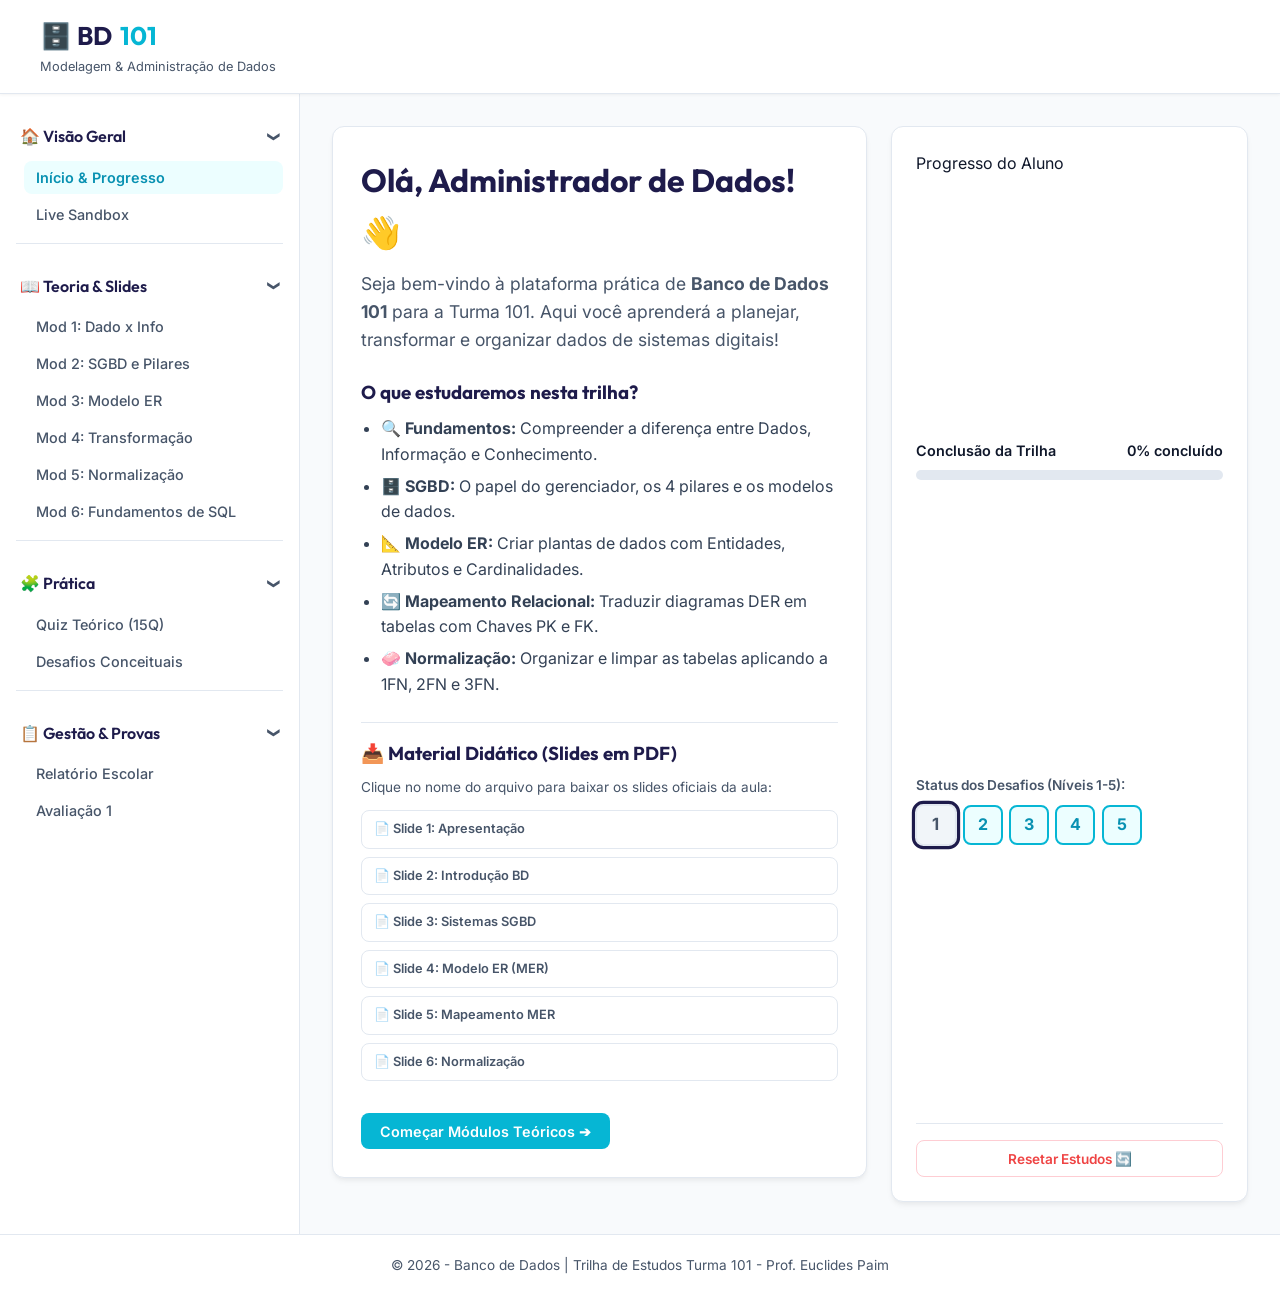
==== commit 76a7f700: "feat(bd): adiciona Fundamentos de SQL (aula 7) e desafios com SQL real Novo Módulo 6 na teoria, a pa" ====
--- a/Banco-de-Dados/index.html
+++ b/Banco-de-Dados/index.html
@@ -68,6 +68,9 @@
           <button class="nav-link" data-tab="theory" data-concept="normalization-intro" onclick="switchTab('theory'); selectTheoryConcept('normalization-intro')">
             Mod 5: Normalização
           </button>
+          <button class="nav-link" data-tab="theory" data-concept="sql-o-que-e" onclick="switchTab('theory'); selectTheoryConcept('sql-o-que-e')">
+            Mod 6: Fundamentos de SQL
+          </button>
         </div>
       </div>
 
@@ -199,6 +202,7 @@
             <button class="theory-tab-btn" data-concept="mer-elements" onclick="selectTheoryConcept('mer-elements')">Mod 3: Modelo ER</button>
             <button class="theory-tab-btn" data-concept="transformation-rules" onclick="selectTheoryConcept('transformation-rules')">Mod 4: Transformação</button>
             <button class="theory-tab-btn" data-concept="normalization-intro" onclick="selectTheoryConcept('normalization-intro')">Mod 5: Normalização</button>
+            <button class="theory-tab-btn" data-concept="sql-o-que-e" onclick="selectTheoryConcept('sql-o-que-e')">Mod 6: Fundamentos de SQL</button>
           </div>
           
           <div class="theory-grid">
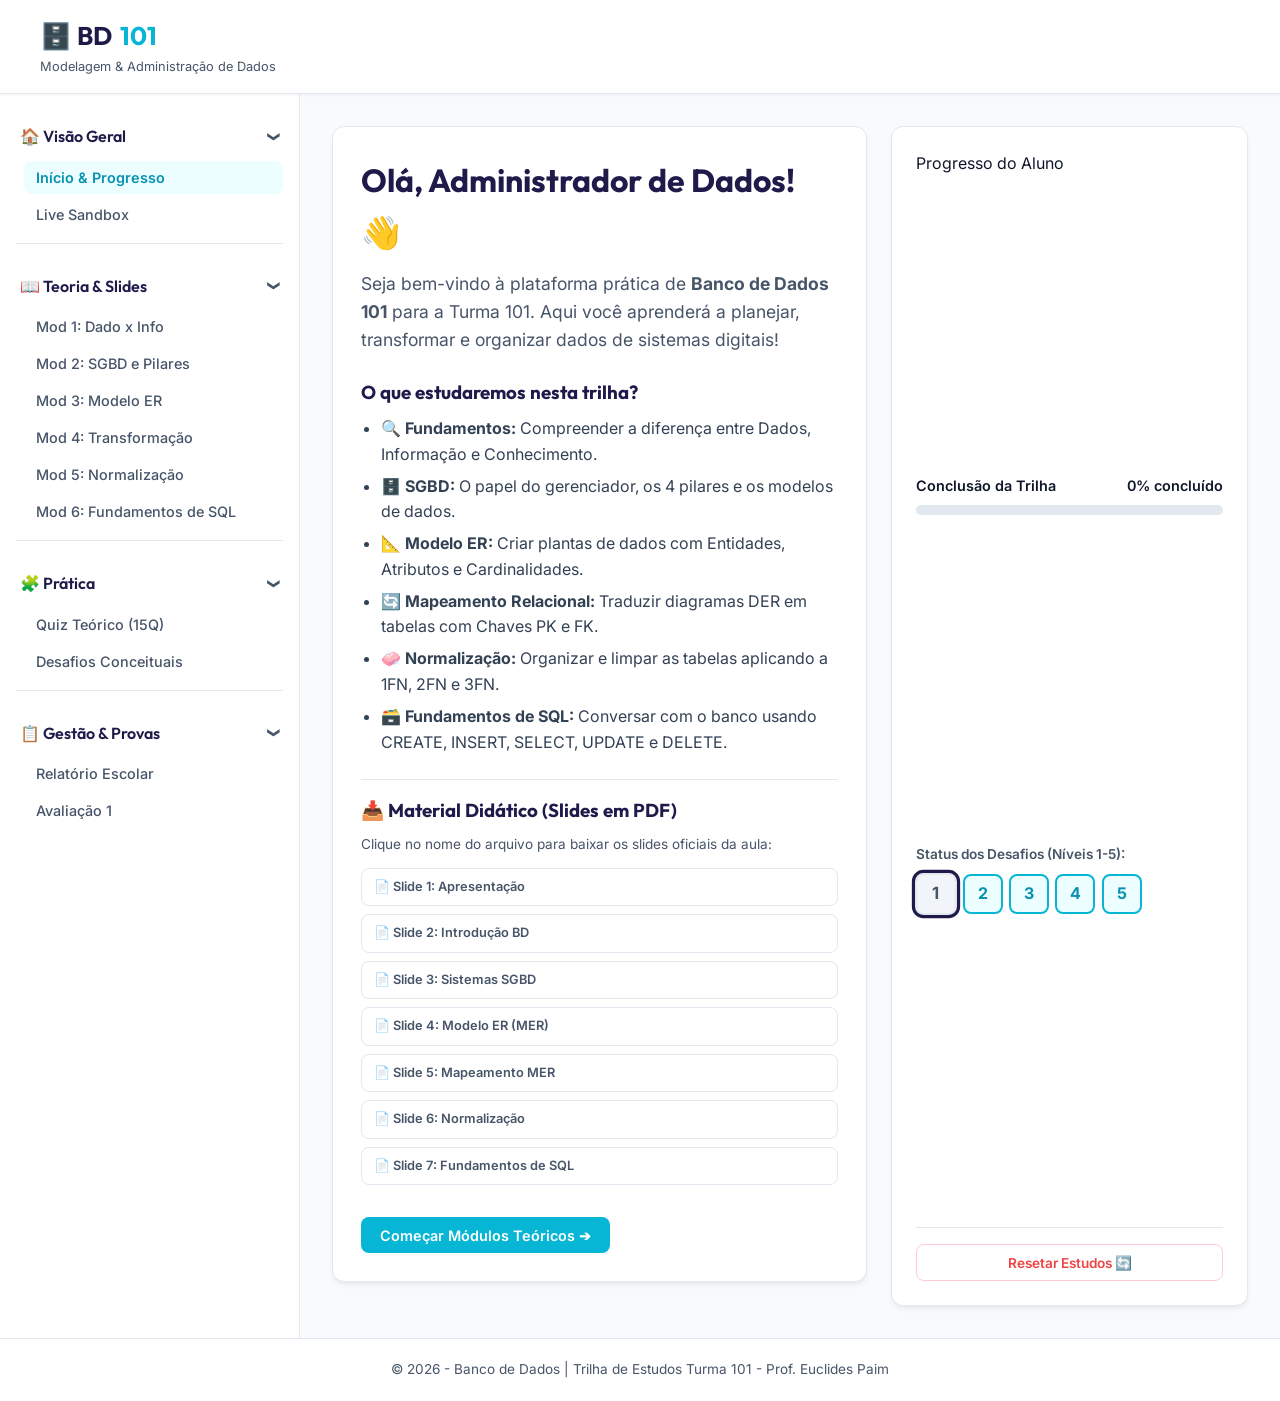
==== commit df89db90: "feat(bd): adiciona slide 7 (Fundamentos de SQL) aos downloads Inclui o PDF oficial da aula 7 e o lin" ====
--- a/Banco-de-Dados/index.html
+++ b/Banco-de-Dados/index.html
@@ -129,6 +129,7 @@
                 <li>📐 <strong>Modelo ER:</strong> Criar plantas de dados com Entidades, Atributos e Cardinalidades.</li>
                 <li>🔄 <strong>Mapeamento Relacional:</strong> Traduzir diagramas DER em tabelas com Chaves PK e FK.</li>
                 <li>🧼 <strong>Normalização:</strong> Organizar e limpar as tabelas aplicando a 1FN, 2FN e 3FN.</li>
+                <li>🗃️ <strong>Fundamentos de SQL:</strong> Conversar com o banco usando CREATE, INSERT, SELECT, UPDATE e DELETE.</li>
               </ul>
             </div>
             
@@ -142,6 +143,7 @@
                 <a href="./[101]4 - Modelo Entidade Relacionamento.pdf" download class="btn-secondary" style="font-size: 0.8rem; text-decoration: none; display: flex; align-items: center; gap: 0.4rem; padding: 0.5rem 0.75rem;">📄 Slide 4: Modelo ER (MER)</a>
                 <a href="./[101]5 - Transformação MER.pdf" download class="btn-secondary" style="font-size: 0.8rem; text-decoration: none; display: flex; align-items: center; gap: 0.4rem; padding: 0.5rem 0.75rem;">📄 Slide 5: Mapeamento MER</a>
                 <a href="./[101]6-Normalização de Dados.pdf" download class="btn-secondary" style="font-size: 0.8rem; text-decoration: none; display: flex; align-items: center; gap: 0.4rem; padding: 0.5rem 0.75rem;">📄 Slide 6: Normalização</a>
+                <a href="./[101]7-Fundamentos de SQL ampliado.pdf" download class="btn-secondary" style="font-size: 0.8rem; text-decoration: none; display: flex; align-items: center; gap: 0.4rem; padding: 0.5rem 0.75rem;">📄 Slide 7: Fundamentos de SQL</a>
               </div>
             </div>
 
@@ -233,6 +235,7 @@
             <a href="./[101]4 - Modelo Entidade Relacionamento.pdf" download class="btn-secondary" style="font-size: 0.85rem; text-decoration: none; display: flex; align-items: center; gap: 0.5rem; padding: 0.6rem 1rem;">📄 Slide 4: Modelo ER (MER)</a>
             <a href="./[101]5 - Transformação MER.pdf" download class="btn-secondary" style="font-size: 0.85rem; text-decoration: none; display: flex; align-items: center; gap: 0.5rem; padding: 0.6rem 1rem;">📄 Slide 5: Mapeamento MER</a>
             <a href="./[101]6-Normalização de Dados.pdf" download class="btn-secondary" style="font-size: 0.85rem; text-decoration: none; display: flex; align-items: center; gap: 0.5rem; padding: 0.6rem 1rem;">📄 Slide 6: Normalização</a>
+            <a href="./[101]7-Fundamentos de SQL ampliado.pdf" download class="btn-secondary" style="font-size: 0.85rem; text-decoration: none; display: flex; align-items: center; gap: 0.5rem; padding: 0.6rem 1rem;">📄 Slide 7: Fundamentos de SQL</a>
           </div>
         </div>
       </section>
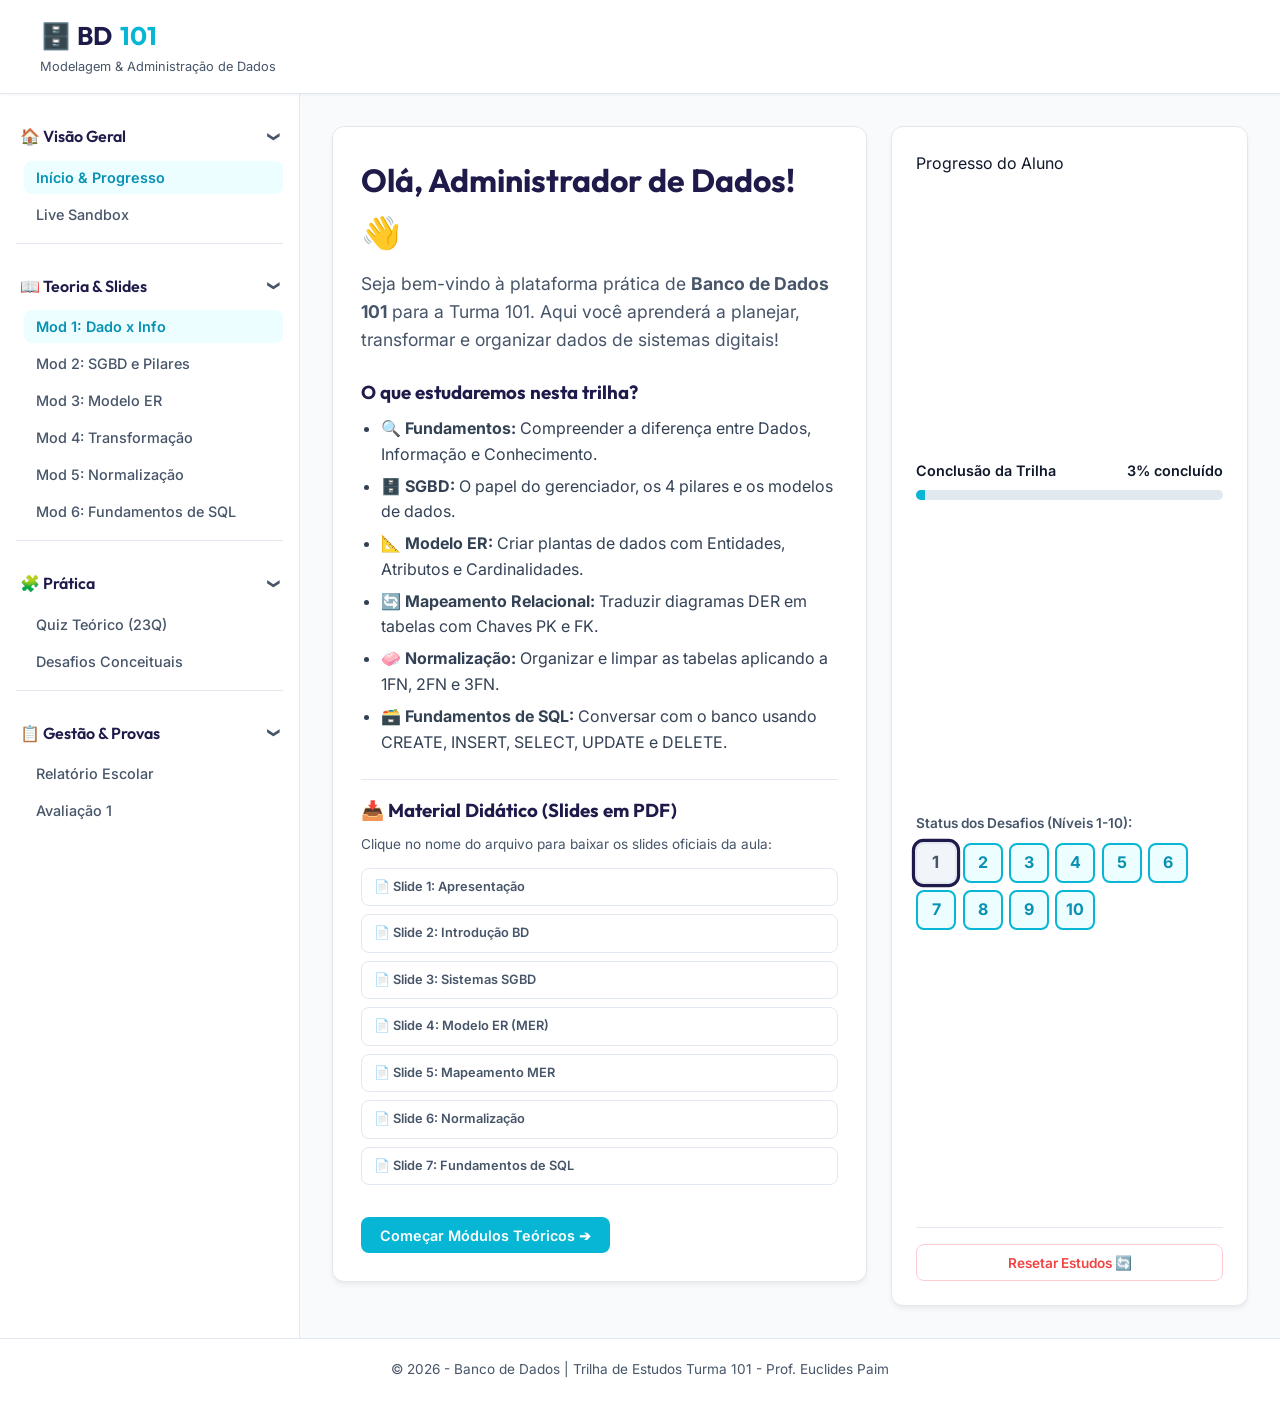
==== commit caa3fbba: "feat(bd): libera os 18 conceitos da teoria e corrige a contagem do progresso A navegação da teoria e" ====
--- a/Banco-de-Dados/index.html
+++ b/Banco-de-Dados/index.html
@@ -6,7 +6,8 @@
   <meta name="description" content="Plataforma interativa offline-first de Banco de Dados 101 para alunos da turma 101. Desenvolvido para modelagem conceitual, SGBDs, transformação MER e normalização de dados.">
   <title>Banco de Dados 101 - Turma 101</title>
   <link rel="icon" href="data:image/svg+xml,<svg xmlns='http://www.w3.org/2000/svg' viewBox='0 0 100 100'><text y='.9em' font-size='90'>🗄️</text></svg>">
-  <link rel="stylesheet" href="style.css">
+  <!-- ?v=... quebra o cache do navegador: mudar a data a cada atualizacao do site -->
+  <link rel="stylesheet" href="style.css?v=2026-09-14">
 </head>
 <body>
 
@@ -52,25 +53,8 @@
           <span>📖 Teoria &amp; Slides</span>
           <span class="chevron">❯</span>
         </button>
-        <div class="accordion-body">
-          <button class="nav-link" data-tab="theory" data-concept="data-info" onclick="switchTab('theory'); selectTheoryConcept('data-info')">
-            Mod 1: Dado x Info
-          </button>
-          <button class="nav-link" data-tab="theory" data-concept="sgbd-intro" onclick="switchTab('theory'); selectTheoryConcept('sgbd-intro')">
-            Mod 2: SGBD e Pilares
-          </button>
-          <button class="nav-link" data-tab="theory" data-concept="mer-elements" onclick="switchTab('theory'); selectTheoryConcept('mer-elements')">
-            Mod 3: Modelo ER
-          </button>
-          <button class="nav-link" data-tab="theory" data-concept="transformation-rules" onclick="switchTab('theory'); selectTheoryConcept('transformation-rules')">
-            Mod 4: Transformação
-          </button>
-          <button class="nav-link" data-tab="theory" data-concept="normalization-intro" onclick="switchTab('theory'); selectTheoryConcept('normalization-intro')">
-            Mod 5: Normalização
-          </button>
-          <button class="nav-link" data-tab="theory" data-concept="sql-o-que-e" onclick="switchTab('theory'); selectTheoryConcept('sql-o-que-e')">
-            Mod 6: Fundamentos de SQL
-          </button>
+        <div class="accordion-body" id="sidebar-theory-links">
+          <!-- Gerado via app.js a partir dos modulos do data.js -->
         </div>
       </div>
 
@@ -82,7 +66,7 @@
         </button>
         <div class="accordion-body">
           <button class="nav-link" data-tab="quiz" onclick="switchTab('quiz')">
-            Quiz Teórico (15Q)
+            <span id="nav-quiz-label">Quiz Teórico</span>
           </button>
           <button class="nav-link" data-tab="challenges" onclick="switchTab('challenges')">
             Desafios Conceituais
@@ -166,13 +150,9 @@
             </div>
             
             <div style="margin-top: 1.5rem;">
-              <div style="font-weight: 600; font-size: 0.85rem; color: var(--text-light); margin-bottom: 0.5rem;">Status dos Desafios (Níveis 1-5):</div>
-              <div class="level-badge-container">
-                <div class="level-badge" id="badge-lvl-1" onclick="switchTab('challenges'); selectChallenge(1);">1</div>
-                <div class="level-badge" id="badge-lvl-2" onclick="switchTab('challenges'); selectChallenge(2);">2</div>
-                <div class="level-badge" id="badge-lvl-3" onclick="switchTab('challenges'); selectChallenge(3);">3</div>
-                <div class="level-badge" id="badge-lvl-4" onclick="switchTab('challenges'); selectChallenge(4);">4</div>
-                <div class="level-badge" id="badge-lvl-5" onclick="switchTab('challenges'); selectChallenge(5);">5</div>
+              <div style="font-weight: 600; font-size: 0.85rem; color: var(--text-light); margin-bottom: 0.5rem;" id="challenges-status-label">Status dos Desafios:</div>
+              <div class="level-badge-container" id="level-badge-container">
+                <!-- Gerado via app.js a partir dos desafios do data.js -->
               </div>
             </div>
             
@@ -188,7 +168,7 @@
           <span class="achievement-icon">🏆</span>
           <div>
             <h3>Parabéns! Trilha Concluída com Sucesso!</h3>
-            <p>Você compreendeu a teoria, acertou o quiz completo e venceu os 5 níveis de desafios conceituais de Banco de Dados!</p>
+            <p>Você compreendeu a teoria, acertou o quiz completo e venceu todos os desafios conceituais de Banco de Dados!</p>
           </div>
         </div>
       </section>
@@ -198,13 +178,12 @@
         <div class="card">
           <h2 class="card-title">📖 Guia de Teoria e Modelagem</h2>
           
-          <div class="theory-nav">
-            <button class="theory-tab-btn active" data-concept="data-info" onclick="selectTheoryConcept('data-info')">Mod 1: Dado x Info</button>
-            <button class="theory-tab-btn" data-concept="sgbd-intro" onclick="selectTheoryConcept('sgbd-intro')">Mod 2: SGBD e Pilares</button>
-            <button class="theory-tab-btn" data-concept="mer-elements" onclick="selectTheoryConcept('mer-elements')">Mod 3: Modelo ER</button>
-            <button class="theory-tab-btn" data-concept="transformation-rules" onclick="selectTheoryConcept('transformation-rules')">Mod 4: Transformação</button>
-            <button class="theory-tab-btn" data-concept="normalization-intro" onclick="selectTheoryConcept('normalization-intro')">Mod 5: Normalização</button>
-            <button class="theory-tab-btn" data-concept="sql-o-que-e" onclick="selectTheoryConcept('sql-o-que-e')">Mod 6: Fundamentos de SQL</button>
+          <div class="theory-nav" id="theory-module-nav">
+            <!-- Modulos: gerado via app.js -->
+          </div>
+
+          <div class="theory-concept-nav" id="theory-concept-nav">
+            <!-- Conceitos do modulo ativo: gerado via app.js -->
           </div>
           
           <div class="theory-grid">
@@ -312,7 +291,7 @@
         </div>
       </section>
 
-      <!-- ABA 4: QUIZ INTERATIVO (15 QUESTÕES) -->
+      <!-- ABA 4: QUIZ INTERATIVO (questões vindas do data.js) -->
       <section id="quiz-tab" class="tab-content">
         <div class="card" style="max-width: 800px; margin: 0 auto;">
           <h2 class="card-title">🧠 Teste de Conhecimentos: Banco de Dados 101</h2>
@@ -373,9 +352,9 @@
               <div class="form-group" style="margin-top: 1rem;">
                 <label>Diagnóstico Rápido:</label>
                 <div style="background-color: #F8FAFC; border: 1px solid var(--border-color); padding: 1rem; border-radius: var(--border-radius-sm); font-size: 0.85rem; display: flex; flex-direction: column; gap: 0.5rem; color: #334155;">
-                  <div>📚 <strong>Teoria Visualizada:</strong> <span id="report-viewed-concepts">0/5</span> conceitos</div>
-                  <div>🎯 <strong>Respostas de Quiz:</strong> <span id="report-quiz-score">0/15</span> acertos</div>
-                  <div>🏆 <strong>Desafios Resolvidos:</strong> <span id="report-challenges-completed">0/5</span> concluídos</div>
+                  <div>📚 <strong>Teoria Visualizada:</strong> <span id="report-viewed-concepts">—</span> conceitos</div>
+                  <div>🎯 <strong>Respostas de Quiz:</strong> <span id="report-quiz-score">—</span> acertos</div>
+                  <div>🏆 <strong>Desafios Resolvidos:</strong> <span id="report-challenges-completed">—</span> concluídos</div>
                 </div>
               </div>
             </div>
@@ -527,8 +506,8 @@
   </footer>
 
   <!-- Carregamento de Scripts -->
-  <script src="data.js"></script>
-  <script src="validator.js"></script>
-  <script src="app.js"></script>
+  <script src="data.js?v=2026-09-14"></script>
+  <script src="validator.js?v=2026-09-14"></script>
+  <script src="app.js?v=2026-09-14"></script>
 </body>
 </html>
--- a/Banco-de-Dados/style.css
+++ b/Banco-de-Dados/style.css
@@ -379,7 +379,7 @@
   display: flex;
   flex-wrap: wrap;
   gap: 0.5rem;
-  margin-bottom: 1.5rem;
+  margin-bottom: 0.9rem;
   border-bottom: 1px solid var(--border-color);
   padding-bottom: 0.5rem;
 }
@@ -410,6 +410,95 @@
   height: 3px;
   background-color: var(--accent-teal);
   border-radius: 3px;
+}
+
+/* Segundo nivel: conceitos do modulo ativo */
+.theory-concept-nav {
+  display: flex;
+  flex-wrap: wrap;
+  gap: 0.4rem;
+  margin-bottom: 1.5rem;
+}
+
+.theory-concept-btn {
+  background-color: #F1F5F9;
+  border: 1px solid var(--border-color);
+  border-radius: 999px;
+  padding: 0.3rem 0.85rem;
+  font-family: var(--font-body);
+  font-size: 0.8rem;
+  font-weight: 600;
+  color: var(--text-light);
+  cursor: pointer;
+  transition: all 0.2s;
+}
+
+.theory-concept-btn:hover {
+  border-color: var(--accent-teal);
+  color: var(--accent-teal-hover);
+}
+
+.theory-concept-btn.active {
+  background-color: var(--accent-teal);
+  border-color: var(--accent-teal);
+  color: #FFFFFF;
+}
+
+/* Marca os conceitos que o aluno ja abriu */
+.theory-concept-btn.viewed::before {
+  content: '\2713\00a0';
+  color: var(--color-success);
+}
+
+.theory-concept-btn.active.viewed::before {
+  color: #FFFFFF;
+}
+
+/* Mapa do modulo: fallback do visualizador para conceitos sem grafico proprio */
+.module-map {
+  display: flex;
+  flex-direction: column;
+  gap: 0.5rem;
+  width: 100%;
+}
+
+.module-map-step {
+  display: flex;
+  align-items: center;
+  gap: 0.6rem;
+  padding: 0.55rem 0.75rem;
+  border-radius: var(--border-radius-sm);
+  background-color: #F8FAFC;
+  border: 1px solid var(--border-color);
+  font-size: 0.85rem;
+  color: var(--text-light);
+  text-align: left;
+}
+
+.module-map-step.current {
+  background-color: var(--accent-teal-light);
+  border-color: var(--accent-teal);
+  color: var(--accent-teal-hover);
+  font-weight: 600;
+}
+
+.module-map-num {
+  flex-shrink: 0;
+  width: 22px;
+  height: 22px;
+  border-radius: 50%;
+  background-color: var(--border-color);
+  color: var(--text-light);
+  display: flex;
+  align-items: center;
+  justify-content: center;
+  font-size: 0.7rem;
+  font-weight: bold;
+}
+
+.module-map-step.current .module-map-num {
+  background-color: var(--accent-teal);
+  color: #FFFFFF;
 }
 
 .theory-body-content {
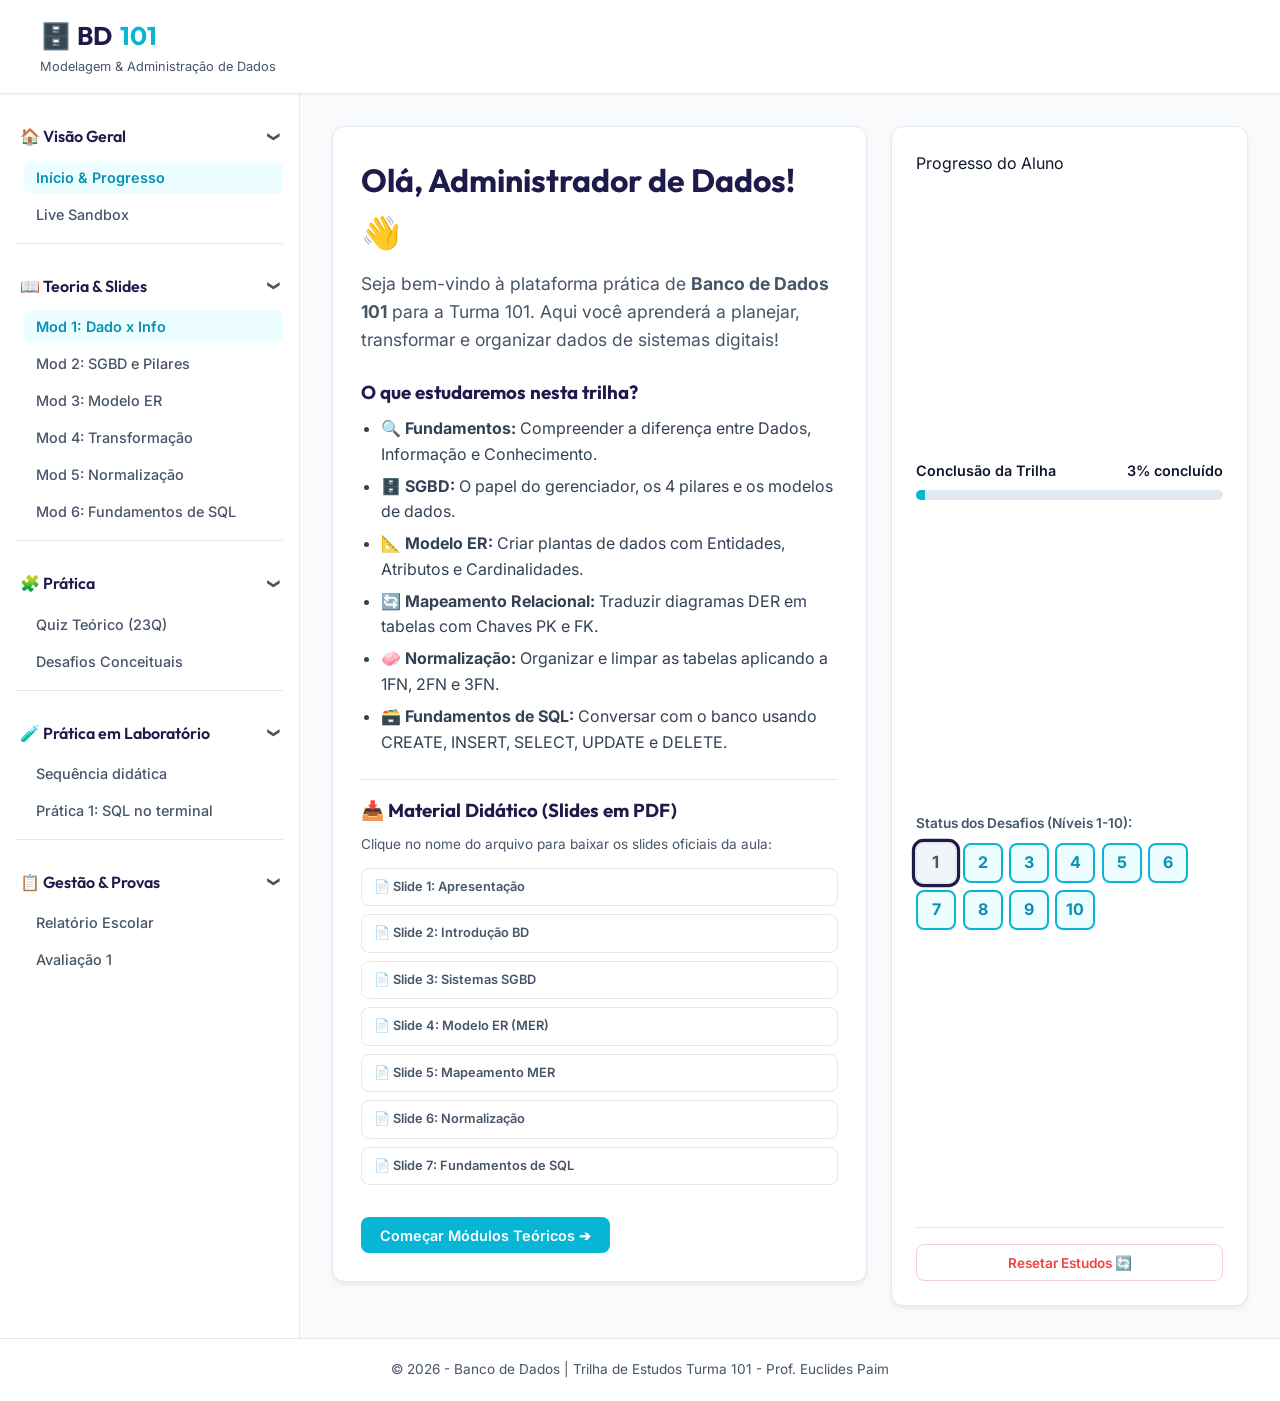
==== commit 382f67aa: "feat(bd): adiciona a seção Prática em Laboratório com a Prática 1 (SQL no terminal) Novo grupo no me" ====
--- a/Banco-de-Dados/index.html
+++ b/Banco-de-Dados/index.html
@@ -7,7 +7,7 @@
   <title>Banco de Dados 101 - Turma 101</title>
   <link rel="icon" href="data:image/svg+xml,<svg xmlns='http://www.w3.org/2000/svg' viewBox='0 0 100 100'><text y='.9em' font-size='90'>🗄️</text></svg>">
   <!-- ?v=... quebra o cache do navegador: mudar a data a cada atualizacao do site -->
-  <link rel="stylesheet" href="style.css?v=2026-09-14">
+  <link rel="stylesheet" href="style.css?v=2026-11-23">
 </head>
 <body>
 
@@ -74,6 +74,22 @@
         </div>
       </div>
 
+      <!-- Grupo: Prática em Laboratório (roteiros guiados no SQLite) -->
+      <div class="accordion-group open">
+        <button class="accordion-header">
+          <span>🧪 Prática em Laboratório</span>
+          <span class="chevron">❯</span>
+        </button>
+        <div class="accordion-body">
+          <button class="nav-link" data-tab="labseq" onclick="switchTab('labseq')">
+            Sequência didática
+          </button>
+          <button class="nav-link" data-tab="lab1" onclick="switchTab('lab1')">
+            Prática 1: SQL no terminal
+          </button>
+        </div>
+      </div>
+
       <!-- Grupo 4: Relatórios & Provas -->
       <div class="accordion-group open">
         <button class="accordion-header">
@@ -335,6 +351,285 @@
         </div>
       </section>
 
+      <!-- ABA: PRÁTICA EM LABORATÓRIO - SEQUÊNCIA DIDÁTICA -->
+      <section id="labseq-tab" class="tab-content">
+        <div class="card lab-hero">
+          <span class="lab-kicker">Prática em Laboratório</span>
+          <h2>Sequência didática</h2>
+          <p>Depois da aula 7 (Fundamentos de SQL), a turma passa a usar SQL de verdade, no SQLite, pela linha de comando. Cada prática é um roteiro guiado: você digita, compara com o que deve aparecer e depois resolve sozinho.</p>
+        </div>
+
+        <div class="card">
+          <h3 class="card-title">Como funciona cada prática</h3>
+          <div class="lab-method">
+            <div><span>1</span><b>Digite e compare</b><p>O roteiro mostra o comando e o que deve aparecer na tela. Se a sua tela ficou diferente, procure o erro antes de seguir.</p></div>
+            <div><span>2</span><b>Erre de propósito</b><p>Alguns comandos estão errados de propósito. Ler a mensagem do banco faz parte da aula.</p></div>
+            <div><span>3</span><b>Faça sozinho</b><p>No fim, você escreve os comandos. O roteiro diz quantas linhas devem aparecer, para você conferir.</p></div>
+          </div>
+          <div class="lab-question"><strong>Pergunta para responder</strong><p>Cada parte termina com uma pergunta. Responda no caderno, com as suas palavras.</p></div>
+        </div>
+
+        <div class="card">
+          <h3 class="card-title">Ferramentas do laboratório</h3>
+          <div class="lab-tools">
+            <div><b>VS Code</b><p>O terminal do VS Code (menu Terminal &gt; Novo Terminal) é onde você digita os comandos.</p></div>
+            <div><b>sqlite3</b><p>O SQLite pela linha de comando. Abre o banco, que é um único arquivo na sua pasta, e executa o SQL.</p></div>
+            <div><b>DB Browser for SQLite</b><p>Programa para ver as tabelas em uma janela. Use só para olhar: o trabalho da prática é no terminal.</p></div>
+          </div>
+        </div>
+
+        <div class="card lab-seq-item">
+          <div class="lab-part-head"><span class="lab-part-num">1</span><h3>Prática 1: SQL no terminal</h3><span class="lab-part-time">2 aulas</span></div>
+          <div class="lab-seq-grid">
+            <div>
+              <h4 class="lab-subtitle">Objetivos</h4>
+              <ul class="lab-list">
+                <li>Abrir um banco SQLite pelo terminal e usar os comandos com ponto (<code>.tables</code>, <code>.schema</code>, <code>.read</code>).</li>
+                <li>Criar uma tabela e inserir dados com CREATE TABLE e INSERT.</li>
+                <li>Consultar com SELECT e filtrar com WHERE, AND, OR, NOT e IS NULL.</li>
+                <li>Ler as mensagens de erro e reconhecer as regras do banco: chave primária e NOT NULL.</li>
+                <li>Alterar e apagar com UPDATE e DELETE, entendendo o risco de esquecer o WHERE.</li>
+              </ul>
+              <h4 class="lab-subtitle">Antes de começar</h4>
+              <p class="lab-intro">Revise os slides da aula 7, Fundamentos de SQL, principalmente os comandos CREATE TABLE, INSERT, SELECT, WHERE, UPDATE e DELETE e o slide sobre NULL.</p>
+            </div>
+            <div>
+              <h4 class="lab-subtitle">Etapas</h4>
+              <ol class="lab-timeline">
+                <li><b>Preparação</b><span>10 min</span><p>Pasta sql, VS Code, terminal e o banco aula.db.</p></li>
+                <li><b>Do slide para a tela</b><span>10 min</span><p>A tabela alunos dos slides: criar, inserir e consultar.</p></li>
+                <li><b>Errando de propósito</b><span>5 min</span><p>Cinco comandos errados e as mensagens do banco.</p></li>
+                <li><b>Consultas no banco de jogos</b><span>20 min</span><p>Dez perguntas respondidas com SELECT e WHERE.</p></li>
+                <li><b>Alterar e apagar com cuidado</b><span>10 min</span><p>UPDATE, DELETE e o UPDATE sem WHERE, desfeito de propósito.</p></li>
+              </ol>
+            </div>
+          </div>
+          <div class="lab-seq-actions">
+            <button type="button" class="primary-btn" onclick="switchTab('lab1')">Abrir o roteiro</button>
+            <a class="btn-secondary" href="./[101]8-Prática no Laboratório 1 - SQL no terminal.pdf" download>Baixar o roteiro em PDF</a>
+            <a class="btn-secondary" href="jogos.sql" download>Baixar jogos.sql</a>
+          </div>
+        </div>
+
+        <div class="card">
+          <h3 class="card-title">Próximas práticas</h3>
+          <p class="lab-intro">Previstas para as próximas semanas. Os roteiros aparecem aqui quando estiverem prontos.</p>
+          <ol class="lab-next" start="2">
+            <li><b>Criando o seu banco</b><p>CREATE TABLE com NOT NULL e CHECK: o banco recusando dados que não fazem sentido.</p></li>
+            <li><b>Ligando tabelas</b><p>Chave estrangeira e o que acontece ao apagar uma linha que tem outras ligadas a ela.</p></li>
+            <li><b>Organizando as respostas</b><p>ORDER BY, COUNT e uma consulta que junta duas tabelas.</p></li>
+            <li><b>Projeto final</b><p>Um script .sql completo, com tabelas, dados e consultas, rodado do zero com <code>.read</code>.</p></li>
+          </ol>
+        </div>
+      </section>
+
+      <!-- ABA: PRÁTICA NO LABORATÓRIO 1 (SQL no terminal). Roteiro também no Drive, pasta "8 - Práticas de SQL". -->
+      <section id="lab1-tab" class="tab-content">
+        <div class="card lab-hero">
+          <span class="lab-kicker">Prática no Laboratório 1</span>
+          <h2>SQL no terminal</h2>
+          <p>Use o SQLite pela linha de comando para criar uma tabela, inserir dados, consultar com SELECT e WHERE e alterar registros com UPDATE e DELETE.</p>
+          <div class="lab-meta"><span>2 aulas</span><span>VS Code + sqlite3</span><span>Banco: aula.db</span></div>
+          <div class="lab-progress"><div class="progress-bar-container"><div class="progress-fill" id="lab1-fill"></div></div><span id="lab1-count">0 de 35 passos</span><button type="button" class="lab-reset" id="lab1-reset">Recomeçar</button></div>
+          <nav class="lab-toc"><a class="lab-toc-item" href="#lab1-prep"><span>0</span>Preparação</a><a class="lab-toc-item" href="#lab1-p1"><span>1</span>Do slide para a tela</a><a class="lab-toc-item" href="#lab1-p2"><span>2</span>Errando de propósito</a><a class="lab-toc-item" href="#lab1-p3"><span>3</span>Consultas no banco de jogos</a><a class="lab-toc-item" href="#lab1-p4"><span>4</span>Alterar e apagar com cuidado</a><a class="lab-toc-item" href="#lab1-fim"><span>5</span>Para encerrar</a></nav>
+        </div>
+<div class="card lab-part" id="lab1-prep"><div class="lab-part-head"><span class="lab-part-num">0</span><h3>Preparação</h3><span class="lab-part-time">10 min</span></div>
+<ol class="lab-steps">
+<li class="lab-step"><label class="lab-check" title="Marcar como feito"><input type="checkbox" data-lab-step="prep-pasta"><span></span></label><div class="lab-step-body"><p>Na pasta <b>Documentos</b>, crie uma pasta chamada <b>sql</b>.</p>
+</div></li>
+<li class="lab-step"><label class="lab-check" title="Marcar como feito"><input type="checkbox" data-lab-step="prep-vscode"><span></span></label><div class="lab-step-body"><p>No VS Code, use o menu <b>Arquivo &gt; Abrir Pasta</b> e escolha a pasta sql.</p>
+</div></li>
+<li class="lab-step"><label class="lab-check" title="Marcar como feito"><input type="checkbox" data-lab-step="prep-terminal"><span></span></label><div class="lab-step-body"><p>Abra o terminal pelo menu <b>Terminal &gt; Novo Terminal</b>.</p>
+</div></li>
+<li class="lab-step"><label class="lab-check" title="Marcar como feito"><input type="checkbox" data-lab-step="prep-versao"><span></span></label><div class="lab-step-body"><p>Confira se o SQLite está no computador:</p>
+<div class="lab-term"><div class="lab-term-bar"><span>Terminal do VS Code (PowerShell)</span><button type="button" class="lab-copy">Copiar</button></div><pre><code>sqlite3 --version</code></pre></div>
+<details class="lab-out"><summary>Deve aparecer um número de versão, como este</summary><pre>3.54.1 2026-10-16 14:45:20 555e07ef... (64-bit)</pre></details>
+<div class="lab-note lab-note-warn"><strong>Deu erro?</strong><p>Se aparecer que o comando não foi reconhecido, chame o professor.</p></div>
+</div></li>
+<li class="lab-step"><label class="lab-check" title="Marcar como feito"><input type="checkbox" data-lab-step="prep-abrir"><span></span></label><div class="lab-step-body"><p>Abra o banco da aula. Se o arquivo ainda não existir, o SQLite cria:</p>
+<div class="lab-term"><div class="lab-term-bar"><span>Terminal do VS Code (PowerShell)</span><button type="button" class="lab-copy">Copiar</button></div><pre><code>sqlite3 aula.db</code></pre></div>
+<div class="lab-note lab-note-tip"><strong>Repare</strong><p>O começo da linha muda para <code>sqlite&gt;</code>. A partir daqui, o que você digita vai para o banco de dados, e não para o Windows.</p></div>
+</div></li>
+<li class="lab-step"><label class="lab-check" title="Marcar como feito"><input type="checkbox" data-lab-step="prep-modo"><span></span></label><div class="lab-step-body"><p>Ajuste a exibição das respostas, uma linha de cada vez:</p>
+<div class="lab-term"><div class="lab-term-bar"><span>Dentro do sqlite&gt;</span><button type="button" class="lab-copy">Copiar</button></div><pre><code>.headers on
+.mode column</code></pre></div>
+</div></li>
+</ol>
+<div class="lab-notes-grid">
+<div class="lab-note lab-note-tip"><strong>Dois tipos de comando</strong><p>Os que começam com ponto (<code>.tables</code>, <code>.mode</code>, <code>.quit</code>) são do próprio SQLite e não levam ponto e vírgula. Os comandos SQL (CREATE, INSERT, SELECT, UPDATE, DELETE) sempre terminam com <code>;</code>.</p></div>
+<div class="lab-note lab-note-warn"><strong>Esqueceu o ponto e vírgula?</strong><p>O começo da linha muda para <code>...&gt;</code> e o banco fica esperando o fim do comando. Digite <code>;</code> e aperte Enter.</p></div>
+</div>
+</div>
+<div class="card lab-part" id="lab1-p1"><div class="lab-part-head"><span class="lab-part-num">1</span><h3>Do slide para a tela</h3><span class="lab-part-time">10 min</span></div>
+<p class="lab-intro">Vamos digitar o exemplo da tabela <b>alunos</b>, o mesmo dos slides. Aperte Enter no fim de cada linha.</p><ol class="lab-steps">
+<li class="lab-step"><label class="lab-check" title="Marcar como feito"><input type="checkbox" data-lab-step="p1-create"><span></span></label><div class="lab-step-body"><p>Crie a tabela:</p>
+<div class="lab-term"><div class="lab-term-bar"><span>Dentro do sqlite&gt;</span><button type="button" class="lab-copy">Copiar</button></div><pre><code>CREATE TABLE alunos (
+    id INTEGER PRIMARY KEY,
+    nome TEXT NOT NULL,
+    idade INTEGER
+);</code></pre></div>
+</div></li>
+<li class="lab-step"><label class="lab-check" title="Marcar como feito"><input type="checkbox" data-lab-step="p1-tables"><span></span></label><div class="lab-step-body"><p>Confira se ela existe e veja como foi criada:</p>
+<div class="lab-term"><div class="lab-term-bar"><span>Dentro do sqlite&gt;</span><button type="button" class="lab-copy">Copiar</button></div><pre><code>.tables
+.schema alunos</code></pre></div>
+<details class="lab-out"><summary>Deve aparecer</summary><pre>alunos
+CREATE TABLE alunos (
+    id INTEGER PRIMARY KEY,
+    nome TEXT NOT NULL,
+    idade INTEGER
+);</pre></details>
+</div></li>
+<li class="lab-step"><label class="lab-check" title="Marcar como feito"><input type="checkbox" data-lab-step="p1-insert"><span></span></label><div class="lab-step-body"><p>Insira três alunos:</p>
+<div class="lab-term"><div class="lab-term-bar"><span>Dentro do sqlite&gt;</span><button type="button" class="lab-copy">Copiar</button></div><pre><code>INSERT INTO alunos (nome, idade)
+VALUES ('Ana Souza', 16);
+INSERT INTO alunos (nome, idade)
+VALUES ('Bruno Lima', 15);
+INSERT INTO alunos (nome, idade)
+VALUES ('Carla Dias', 17);</code></pre></div>
+</div></li>
+<li class="lab-step"><label class="lab-check" title="Marcar como feito"><input type="checkbox" data-lab-step="p1-select"><span></span></label><div class="lab-step-body"><p>Consulte a tabela inteira:</p>
+<div class="lab-term"><div class="lab-term-bar"><span>Dentro do sqlite&gt;</span><button type="button" class="lab-copy">Copiar</button></div><pre><code>SELECT * FROM alunos;</code></pre></div>
+<details class="lab-out"><summary>Deve aparecer</summary><pre>id  nome        idade
+--  ----------  -----
+1   Ana Souza   16
+2   Bruno Lima  15
+3   Carla Dias  17</pre></details>
+</div></li>
+<li class="lab-step"><label class="lab-check" title="Marcar como feito"><input type="checkbox" data-lab-step="p1-where"><span></span></label><div class="lab-step-body"><p>Agora só uma coluna, e depois só uma parte das linhas:</p>
+<div class="lab-term"><div class="lab-term-bar"><span>Dentro do sqlite&gt;</span><button type="button" class="lab-copy">Copiar</button></div><pre><code>SELECT nome FROM alunos;
+SELECT nome, idade FROM alunos WHERE idade &gt; 15;</code></pre></div>
+<details class="lab-out"><summary>Na última consulta, deve aparecer</summary><pre>nome        idade
+----------  -----
+Ana Souza   16
+Carla Dias  17</pre></details>
+</div></li>
+</ol>
+<div class="lab-question"><strong>Pergunta para responder</strong><p>Você não digitou o id de nenhum aluno. De onde vieram os números 1, 2 e 3?</p></div>
+</div>
+<div class="card lab-part" id="lab1-p2"><div class="lab-part-head"><span class="lab-part-num">2</span><h3>Errando de propósito</h3><span class="lab-part-time">5 min</span></div>
+<p class="lab-intro">Os comandos abaixo estão <b>errados de propósito</b>. Digite um de cada vez e leia a mensagem que o banco devolve. Mesmo em inglês, ela diz o que deu errado.</p><ol class="lab-steps lab-steps-num">
+<li class="lab-step"><label class="lab-check" title="Marcar como feito"><input type="checkbox" data-lab-step="p2-1"><span></span></label><div class="lab-step-body"><p>Comando 1</p>
+<div class="lab-term"><div class="lab-term-bar"><span>Dentro do sqlite&gt;</span><button type="button" class="lab-copy">Copiar</button></div><pre><code>INSERT INTO alunos (id, nome, idade) VALUES (1, 'Diego Melo', 16);</code></pre></div>
+</div></li>
+<li class="lab-step"><label class="lab-check" title="Marcar como feito"><input type="checkbox" data-lab-step="p2-2"><span></span></label><div class="lab-step-body"><p>Comando 2</p>
+<div class="lab-term"><div class="lab-term-bar"><span>Dentro do sqlite&gt;</span><button type="button" class="lab-copy">Copiar</button></div><pre><code>INSERT INTO alunos (idade) VALUES (16);</code></pre></div>
+</div></li>
+<li class="lab-step"><label class="lab-check" title="Marcar como feito"><input type="checkbox" data-lab-step="p2-3"><span></span></label><div class="lab-step-body"><p>Comando 3</p>
+<div class="lab-term"><div class="lab-term-bar"><span>Dentro do sqlite&gt;</span><button type="button" class="lab-copy">Copiar</button></div><pre><code>SELEC * FROM alunos;</code></pre></div>
+</div></li>
+<li class="lab-step"><label class="lab-check" title="Marcar como feito"><input type="checkbox" data-lab-step="p2-4"><span></span></label><div class="lab-step-body"><p>Comando 4</p>
+<div class="lab-term"><div class="lab-term-bar"><span>Dentro do sqlite&gt;</span><button type="button" class="lab-copy">Copiar</button></div><pre><code>SELECT * FROM aluno;</code></pre></div>
+</div></li>
+<li class="lab-step"><label class="lab-check" title="Marcar como feito"><input type="checkbox" data-lab-step="p2-5"><span></span></label><div class="lab-step-body"><p>Comando 5</p>
+<div class="lab-term"><div class="lab-term-bar"><span>Dentro do sqlite&gt;</span><button type="button" class="lab-copy">Copiar</button></div><pre><code>SELECT * FROM alunos WHERE nome = 'ana souza';</code></pre></div>
+</div></li>
+</ol>
+<div class="lab-question"><strong>Pergunta para responder</strong><p>Qual regra da tabela barrou o comando 1? E o comando 2? O comando 5 não deu erro, mas também não mostrou ninguém. Por quê?</p></div>
+</div>
+<div class="card lab-part" id="lab1-p3"><div class="lab-part-head"><span class="lab-part-num">3</span><h3>Consultas no banco de jogos</h3><span class="lab-part-time">20 min</span></div>
+<p class="lab-intro">Agora vamos usar uma tabela maior, que já vem pronta em um arquivo.</p><ol class="lab-steps">
+<li class="lab-step"><label class="lab-check" title="Marcar como feito"><input type="checkbox" data-lab-step="p3-arquivo"><span></span></label><div class="lab-step-body"><p>No VS Code, use <b>Arquivo &gt; Novo Arquivo de Texto</b>, clique em <b>Copiar o script</b> aqui embaixo, cole no arquivo novo e salve com <b>Ctrl+S</b> dentro da pasta sql, com o nome <b>jogos.sql</b>.</p>
+<div class="lab-file"><div><b>jogos.sql</b><span>20 jogos, 6 colunas</span></div><div class="lab-file-actions"><button type="button" class="primary-btn lab-copy" data-copy-target="lab1-script">Copiar o script</button><a class="btn-secondary" href="jogos.sql" download>Baixar o arquivo</a></div></div>
+<details class="lab-out"><summary>Ver o script</summary><pre id="lab1-script">DROP TABLE IF EXISTS jogos;
+
+CREATE TABLE jogos (
+    id INTEGER PRIMARY KEY,
+    titulo TEXT NOT NULL,
+    genero TEXT NOT NULL,
+    ano INTEGER,
+    nota REAL,
+    jogadores INTEGER
+);
+
+INSERT INTO jogos (titulo, genero, ano, nota, jogadores) VALUES
+('Minecraft', 'Sandbox', 2011, 9.2, 18),
+('Terraria', 'Sandbox', 2011, 8.1, 6),
+('Hollow Knight', 'Plataforma', 2017, 9.0, 4),
+('Celeste', 'Plataforma', 2018, 8.7, 3),
+('Cuphead', 'Plataforma', 2017, 7.9, 7),
+('Fortnite', 'Tiro', 2017, 7.5, 15),
+('Valorant', 'Tiro', 2020, 8.3, 9),
+('Free Fire', 'Tiro', 2017, 6.4, 14),
+('Rocket League', 'Esporte', 2015, 8.0, 8),
+('EA Sports FC 24', 'Esporte', 2023, 6.8, 16),
+('Mario Kart 8 Deluxe', 'Corrida', 2017, 9.1, 10),
+('Forza Horizon 5', 'Corrida', 2021, 8.6, 5),
+('Street Fighter 6', 'Luta', 2023, 7.7, 4),
+('Mortal Kombat 1', 'Luta', 2023, 7.2, 6),
+('Undertale', 'RPG', 2015, 9.4, 5),
+('Hades', 'RPG', 2020, NULL, 2),
+('Tetris', 'Puzzle', 1984, 8.2, 12),
+('Portal 2', 'Puzzle', 2011, 9.3, 3),
+('Zelda: Breath of the Wild', 'Aventura', 2017, 9.6, 6),
+('Outlast', 'Terror', 2013, 7.0, 2);</pre></details>
+</div></li>
+<li class="lab-step"><label class="lab-check" title="Marcar como feito"><input type="checkbox" data-lab-step="p3-read"><span></span></label><div class="lab-step-body"><p>Volte ao terminal, onde está o <code>sqlite&gt;</code>, e carregue o arquivo:</p>
+<div class="lab-term"><div class="lab-term-bar"><span>Dentro do sqlite&gt;</span><button type="button" class="lab-copy">Copiar</button></div><pre><code>.read jogos.sql
+.tables</code></pre></div>
+<details class="lab-out"><summary>Deve aparecer</summary><pre>alunos  jogos</pre></details>
+</div></li>
+<li class="lab-step"><label class="lab-check" title="Marcar como feito"><input type="checkbox" data-lab-step="p3-select"><span></span></label><div class="lab-step-body"><p>Veja a tabela nova inteira. Devem aparecer <b>20 jogos</b>.</p>
+<div class="lab-term"><div class="lab-term-bar"><span>Dentro do sqlite&gt;</span><button type="button" class="lab-copy">Copiar</button></div><pre><code>SELECT * FROM jogos;</code></pre></div>
+<table class="sim-table lab-cols"><thead><tr><th>Coluna</th><th>O que guarda</th></tr></thead><tbody><tr><td><code>titulo</code></td><td>nome do jogo</td></tr><tr><td><code>genero</code></td><td>Tiro, Plataforma, Corrida, Luta...</td></tr><tr><td><code>ano</code></td><td>ano de lançamento</td></tr><tr><td><code>nota</code></td><td>média que uma turma deu ao jogo, de 0 a 10 (inventada para a aula)</td></tr><tr><td><code>jogadores</code></td><td>quantos alunos dessa turma jogam (inventado para a aula)</td></tr></tbody></table>
+<div class="lab-note lab-note-tip"><strong>A célula vazia</strong><p>O Hades aparece sem nota: aquela célula vazia é um NULL.</p></div>
+</div></li>
+</ol><div class="lab-notes-grid">
+<div class="lab-note lab-note-warn"><strong>Texto igual ao do banco</strong><p>Texto vai entre aspas simples e tem que estar escrito igual: <code>'Tiro'</code> é diferente de <code>'tiro'</code>.</p></div>
+<div class="lab-note lab-note-warn"><strong>Decimal com ponto</strong><p>Número com casas decimais usa ponto: <code>8.5</code>, e não 8,5.</p></div>
+</div><h4 class="lab-subtitle">Agora é com você</h4><p class="lab-intro">Escreva o SELECT que responde cada pergunta e anote no caderno o comando que funcionou. O número no canto mostra quantas linhas devem aparecer.</p><div class="lab-quests">
+<label class="lab-quest"><input type="checkbox" data-lab-step="p3-q1"><span class="lab-quest-num">1</span><span class="lab-quest-text">Mostre só o título e o ano de todos os jogos.</span><span class="lab-quest-rows">20 linhas</span></label>
+<label class="lab-quest"><input type="checkbox" data-lab-step="p3-q2"><span class="lab-quest-num">2</span><span class="lab-quest-text">Quais jogos são do gênero Tiro?</span><span class="lab-quest-rows">3 linhas</span></label>
+<label class="lab-quest"><input type="checkbox" data-lab-step="p3-q3"><span class="lab-quest-num">3</span><span class="lab-quest-text">Quais jogos foram lançados antes de 2015?</span><span class="lab-quest-rows">5 linhas</span></label>
+<label class="lab-quest"><input type="checkbox" data-lab-step="p3-q4"><span class="lab-quest-num">4</span><span class="lab-quest-text">Quais jogos têm nota maior ou igual a 9?</span><span class="lab-quest-rows">6 linhas</span></label>
+<label class="lab-quest"><input type="checkbox" data-lab-step="p3-q5"><span class="lab-quest-num">5</span><span class="lab-quest-text">Quais jogos de Plataforma têm nota maior que 8?</span><span class="lab-quest-rows">2 linhas</span></label>
+<label class="lab-quest"><input type="checkbox" data-lab-step="p3-q6"><span class="lab-quest-num">6</span><span class="lab-quest-text">Quais jogos são de Luta ou de Corrida?</span><span class="lab-quest-rows">4 linhas</span></label>
+<label class="lab-quest"><input type="checkbox" data-lab-step="p3-q7"><span class="lab-quest-num">7</span><span class="lab-quest-text">Quais jogos não são de Tiro?</span><span class="lab-quest-rows">17 linhas</span></label>
+<label class="lab-quest"><input type="checkbox" data-lab-step="p3-q8"><span class="lab-quest-num">8</span><span class="lab-quest-text">Quais jogos foram lançados de 2015 a 2018, contando os dois anos?</span><span class="lab-quest-rows">9 linhas</span></label>
+<label class="lab-quest"><input type="checkbox" data-lab-step="p3-q9"><span class="lab-quest-num">9</span><span class="lab-quest-text">Qual jogo ainda está sem nota?<small>Tente primeiro com <code>nota = NULL</code> e veja o que acontece. Depois lembre do slide sobre NULL.</small></span><span class="lab-quest-rows">1 linha</span></label>
+<label class="lab-quest"><input type="checkbox" data-lab-step="p3-q10"><span class="lab-quest-num">10</span><span class="lab-quest-text"><b>Desafio:</b> quais jogos têm mais de 10 jogadores na turma, mas nota menor que 7?</span><span class="lab-quest-rows">2 linhas</span></label>
+</div>
+<div class="lab-question"><strong>Pergunta para responder</strong><p>O Hades não apareceu na pergunta 4. Ele também não aparece se você procurar os jogos com nota menor que 9. Por quê?</p></div>
+</div>
+<div class="card lab-part" id="lab1-p4"><div class="lab-part-head"><span class="lab-part-num">4</span><h3>Alterar e apagar com cuidado</h3><span class="lab-part-time">10 min</span></div>
+<ol class="lab-steps">
+<li class="lab-step"><label class="lab-check" title="Marcar como feito"><input type="checkbox" data-lab-step="p4-update"><span></span></label><div class="lab-step-body"><p><b>Dê nota ao Hades.</b> A turma jogou e deu nota 8.8:</p>
+<div class="lab-term"><div class="lab-term-bar"><span>Dentro do sqlite&gt;</span><button type="button" class="lab-copy">Copiar</button></div><pre><code>UPDATE jogos SET nota = 8.8
+WHERE titulo = 'Hades';
+SELECT titulo, nota FROM jogos
+WHERE titulo = 'Hades';</code></pre></div>
+<details class="lab-out"><summary>Deve aparecer</summary><pre>titulo  nota
+------  ----
+Hades   8.8</pre></details>
+</div></li>
+<li class="lab-step"><label class="lab-check" title="Marcar como feito"><input type="checkbox" data-lab-step="p4-virgula"><span></span></label><div class="lab-step-body"><p><b>Use vírgula no lugar do ponto</b> e leia o erro:</p>
+<div class="lab-term"><div class="lab-term-bar"><span>Dentro do sqlite&gt;</span><button type="button" class="lab-copy">Copiar</button></div><pre><code>UPDATE jogos SET nota = 9,5
+WHERE titulo = 'Celeste';</code></pre></div>
+</div></li>
+<li class="lab-step"><label class="lab-check" title="Marcar como feito"><input type="checkbox" data-lab-step="p4-delete"><span></span></label><div class="lab-step-body"><p><b>Apague o jogo mais antigo.</b> Depois, escreva você mesmo um SELECT que mostre os jogos de Puzzle. Quantos sobraram?</p>
+<div class="lab-term"><div class="lab-term-bar"><span>Dentro do sqlite&gt;</span><button type="button" class="lab-copy">Copiar</button></div><pre><code>DELETE FROM jogos WHERE ano &lt; 2000;</code></pre></div>
+</div></li>
+<li class="lab-step"><label class="lab-check" title="Marcar como feito"><input type="checkbox" data-lab-step="p4-desastre"><span></span></label><div class="lab-step-body"><p><b>O desastre controlado.</b> Um erro que acontece de verdade é esquecer o WHERE. Faça de propósito:</p>
+<div class="lab-term"><div class="lab-term-bar"><span>Dentro do sqlite&gt;</span><button type="button" class="lab-copy">Copiar</button></div><pre><code>UPDATE jogos SET nota = 0;
+SELECT titulo, nota FROM jogos;</code></pre></div>
+<div class="lab-note lab-note-warn"><strong>O que aconteceu</strong><p>Todos os jogos ficaram com nota 0.0.</p></div>
+</div></li>
+<li class="lab-step"><label class="lab-check" title="Marcar como feito"><input type="checkbox" data-lab-step="p4-desfazer"><span></span></label><div class="lab-step-body"><p>Para desfazer, carregue o arquivo de novo e confira:</p>
+<div class="lab-term"><div class="lab-term-bar"><span>Dentro do sqlite&gt;</span><button type="button" class="lab-copy">Copiar</button></div><pre><code>.read jogos.sql
+SELECT titulo, nota FROM jogos;</code></pre></div>
+<div class="lab-note lab-note-tip"><strong>Repare</strong><p>As notas voltaram, o Tetris voltou e o Hades ficou de novo sem nota: o arquivo apaga a tabela e cria tudo do zero.</p></div>
+</div></li>
+</ol>
+<div class="lab-question"><strong>Pergunta para responder</strong><p>Aqui, o arquivo jogos.sql salvou a tabela. Por que essa saída não existiria no banco de uma loja de verdade, que registra vendas o dia inteiro?</p></div>
+</div>
+<div class="card lab-part" id="lab1-fim"><div class="lab-part-head"><span class="lab-part-num">5</span><h3>Para encerrar</h3><span class="lab-part-time">1 min</span></div>
+<ol class="lab-steps">
+<li class="lab-step"><label class="lab-check" title="Marcar como feito"><input type="checkbox" data-lab-step="fim-quit"><span></span></label><div class="lab-step-body"><p>Para sair do SQLite, digite o comando abaixo. O arquivo <b>aula.db</b> continua na pasta sql, com as tabelas alunos e jogos.</p>
+<div class="lab-term"><div class="lab-term-bar"><span>Dentro do sqlite&gt;</span><button type="button" class="lab-copy">Copiar</button></div><pre><code>.quit</code></pre></div>
+</div></li>
+</ol>
+</div>
+      </section>
+
       <!-- ABA 6: RELATÓRIO ESCOLAR -->
       <section id="report-tab" class="tab-content">
         <div class="card" style="max-width: 850px; margin: 0 auto;">
@@ -506,8 +801,8 @@
   </footer>
 
   <!-- Carregamento de Scripts -->
-  <script src="data.js?v=2026-09-14"></script>
-  <script src="validator.js?v=2026-09-14"></script>
-  <script src="app.js?v=2026-09-14"></script>
+  <script src="data.js?v=2026-11-23"></script>
+  <script src="validator.js?v=2026-11-23"></script>
+  <script src="app.js?v=2026-11-23"></script>
 </body>
 </html>
--- a/Banco-de-Dados/style.css
+++ b/Banco-de-Dados/style.css
@@ -1105,3 +1105,397 @@
 .achievement-banner p {
   font-size: 0.9rem;
 }
+
+/* ==========================================
+   PRÁTICA EM LABORATÓRIO (roteiros guiados)
+   ========================================== */
+.lab-hero {
+  background: linear-gradient(135deg, var(--primary-navy) 0%, #312E81 100%);
+  color: #FFFFFF;
+  border: none;
+}
+.lab-hero h2 {
+  font-family: var(--font-title);
+  font-size: 2rem;
+  margin: 0.25rem 0 0.5rem;
+}
+.lab-hero p {
+  color: #E0E7FF;
+  max-width: 760px;
+}
+.lab-kicker {
+  display: inline-block;
+  font-size: 0.75rem;
+  font-weight: 600;
+  letter-spacing: 0.08em;
+  text-transform: uppercase;
+  color: var(--accent-teal);
+  background-color: rgba(6, 182, 212, 0.12);
+  padding: 0.2rem 0.6rem;
+  border-radius: 9999px;
+}
+.lab-meta {
+  display: flex;
+  flex-wrap: wrap;
+  gap: 0.5rem;
+  margin-top: 1rem;
+}
+.lab-meta span {
+  font-size: 0.8rem;
+  padding: 0.25rem 0.75rem;
+  border: 1px solid rgba(255, 255, 255, 0.25);
+  border-radius: 9999px;
+  color: #FFFFFF;
+}
+.lab-progress {
+  display: flex;
+  align-items: center;
+  gap: 0.75rem;
+  margin-top: 1.25rem;
+}
+.lab-progress .progress-bar-container {
+  flex: 1;
+  background-color: rgba(255, 255, 255, 0.2);
+  margin: 0;
+}
+.lab-progress span {
+  font-size: 0.85rem;
+  white-space: nowrap;
+}
+.lab-reset {
+  background: none;
+  border: 1px solid rgba(255, 255, 255, 0.35);
+  color: #FFFFFF;
+  border-radius: var(--border-radius-sm);
+  padding: 0.25rem 0.7rem;
+  font-size: 0.8rem;
+  cursor: pointer;
+}
+.lab-reset:hover { background-color: rgba(255, 255, 255, 0.1); }
+.lab-toc {
+  display: flex;
+  flex-wrap: wrap;
+  gap: 0.5rem;
+  margin-top: 1.25rem;
+}
+.lab-toc-item {
+  display: flex;
+  align-items: center;
+  gap: 0.4rem;
+  font-size: 0.8rem;
+  color: #FFFFFF;
+  text-decoration: none;
+  background-color: rgba(255, 255, 255, 0.08);
+  padding: 0.3rem 0.75rem 0.3rem 0.3rem;
+  border-radius: 9999px;
+}
+.lab-toc-item span {
+  width: 20px;
+  height: 20px;
+  border-radius: 50%;
+  background-color: var(--accent-teal);
+  display: inline-flex;
+  align-items: center;
+  justify-content: center;
+  font-size: 0.7rem;
+  font-weight: 700;
+}
+.lab-toc-item:hover { background-color: rgba(255, 255, 255, 0.18); }
+
+/* Cabeçalho de cada parte */
+.lab-part { scroll-margin-top: 90px; }
+.lab-part-head {
+  display: flex;
+  align-items: center;
+  gap: 0.75rem;
+  margin-bottom: 1rem;
+}
+.lab-part-head h3 {
+  font-family: var(--font-title);
+  color: var(--primary-navy);
+  font-size: 1.3rem;
+  flex: 1;
+}
+.lab-part-num {
+  width: 34px;
+  height: 34px;
+  flex-shrink: 0;
+  border-radius: var(--border-radius-sm);
+  background-color: var(--primary-navy);
+  color: #FFFFFF;
+  font-weight: 700;
+  display: flex;
+  align-items: center;
+  justify-content: center;
+}
+.lab-part-time {
+  font-size: 0.8rem;
+  color: var(--text-light);
+  background-color: #F1F5F9;
+  padding: 0.2rem 0.6rem;
+  border-radius: 9999px;
+}
+.lab-intro {
+  color: var(--text-light);
+  margin-bottom: 1rem;
+}
+.lab-subtitle {
+  font-family: var(--font-title);
+  color: var(--primary-navy);
+  font-size: 1.05rem;
+  margin: 1.25rem 0 0.5rem;
+}
+
+/* Passos com caixa de "feito" */
+.lab-steps {
+  list-style: none;
+  display: flex;
+  flex-direction: column;
+  gap: 1rem;
+}
+.lab-step {
+  display: flex;
+  gap: 0.9rem;
+  align-items: flex-start;
+}
+.lab-step-body { flex: 1; min-width: 0; }
+.lab-step-body > p { margin-bottom: 0.5rem; }
+.lab-check { position: relative; flex-shrink: 0; margin-top: 2px; cursor: pointer; }
+.lab-check input { position: absolute; opacity: 0; width: 0; height: 0; }
+.lab-check span {
+  display: block;
+  width: 22px;
+  height: 22px;
+  border: 2px solid #CBD5E1;
+  border-radius: 6px;
+  background-color: #FFFFFF;
+  transition: all 0.15s;
+}
+.lab-check input:checked + span {
+  background-color: var(--color-success);
+  border-color: var(--color-success);
+}
+.lab-check input:checked + span::after {
+  content: "";
+  position: absolute;
+  left: 7px;
+  top: 3px;
+  width: 6px;
+  height: 11px;
+  border: solid #FFFFFF;
+  border-width: 0 2px 2px 0;
+  transform: rotate(45deg);
+}
+.lab-check input:focus-visible + span { outline: 2px solid var(--accent-teal); outline-offset: 2px; }
+.lab-step.done .lab-step-body > p { color: var(--text-light); }
+
+/* Terminal */
+.lab-term {
+  background-color: #0F172A;
+  border-radius: var(--border-radius-sm);
+  overflow: hidden;
+  border-left: 4px solid var(--accent-teal);
+}
+.lab-term-bar {
+  display: flex;
+  justify-content: space-between;
+  align-items: center;
+  padding: 0.35rem 0.75rem;
+  background-color: #1E293B;
+  font-size: 0.75rem;
+  color: #94A3B8;
+}
+.lab-term pre {
+  margin: 0;
+  padding: 0.85rem 1rem;
+  overflow-x: auto;
+}
+.lab-term code,
+.lab-step-body .lab-term code {
+  font-family: var(--font-code);
+  font-size: 0.9rem;
+  color: #E2E8F0;
+  white-space: pre;
+  background: none;
+  padding: 0;
+}
+.lab-copy {
+  background-color: transparent;
+  color: #E2E8F0;
+  border: 1px solid #475569;
+  border-radius: 6px;
+  padding: 0.15rem 0.6rem;
+  font-size: 0.75rem;
+  cursor: pointer;
+}
+.lab-copy:hover { border-color: var(--accent-teal); color: var(--accent-teal); }
+.lab-copy.ok { border-color: var(--color-success); color: var(--color-success); }
+.primary-btn.lab-copy { color: #FFFFFF; border: none; font-size: 0.85rem; padding: 0.5rem 1rem; }
+.primary-btn.lab-copy.ok { background-color: var(--color-success); color: #FFFFFF; }
+
+/* "Deve aparecer" */
+.lab-out {
+  margin-top: 0.5rem;
+  border: 1px solid var(--border-color);
+  border-radius: var(--border-radius-sm);
+  background-color: #F8FAFC;
+}
+.lab-out summary {
+  cursor: pointer;
+  padding: 0.45rem 0.75rem;
+  font-size: 0.85rem;
+  font-weight: 600;
+  color: var(--accent-teal-hover);
+}
+.lab-out pre {
+  margin: 0;
+  padding: 0.25rem 1rem 0.85rem;
+  font-family: var(--font-code);
+  font-size: 0.85rem;
+  color: #334155;
+  overflow-x: auto;
+}
+
+/* Avisos e perguntas */
+.lab-note {
+  margin-top: 0.6rem;
+  padding: 0.7rem 0.9rem;
+  border-radius: var(--border-radius-sm);
+  border-left: 4px solid;
+  font-size: 0.9rem;
+}
+.lab-note strong { display: block; margin-bottom: 0.15rem; }
+.lab-note-tip { background-color: var(--accent-teal-light); border-color: var(--accent-teal); }
+.lab-note-tip strong { color: var(--accent-teal-hover); }
+.lab-note-warn { background-color: var(--color-warning-bg); border-color: var(--color-warning); }
+.lab-note-warn strong { color: #B45309; }
+.lab-note code, .lab-step-body code, .lab-quest code, .lab-list code, .lab-next code {
+  font-family: var(--font-code);
+  font-size: 0.85em;
+  background-color: rgba(15, 23, 42, 0.06);
+  padding: 0.05rem 0.3rem;
+  border-radius: 4px;
+}
+.lab-notes-grid {
+  display: grid;
+  grid-template-columns: 1fr 1fr;
+  gap: 0.75rem;
+  margin-top: 1rem;
+}
+.lab-question {
+  margin-top: 1.25rem;
+  padding: 1rem 1.1rem;
+  border-radius: var(--border-radius-sm);
+  background-color: #EEF2FF;
+  border: 1px dashed #818CF8;
+}
+.lab-question strong { color: var(--primary-navy); display: block; margin-bottom: 0.2rem; }
+
+/* Arquivo jogos.sql */
+.lab-file {
+  display: flex;
+  justify-content: space-between;
+  align-items: center;
+  gap: 1rem;
+  flex-wrap: wrap;
+  padding: 0.85rem 1rem;
+  border: 1px solid var(--border-color);
+  border-radius: var(--border-radius-sm);
+  background-color: #FFFFFF;
+}
+.lab-file span { display: block; font-size: 0.85rem; color: var(--text-light); }
+.lab-file-actions { display: flex; gap: 0.5rem; flex-wrap: wrap; }
+.lab-file-actions .btn-secondary { text-decoration: none; display: inline-flex; align-items: center; }
+.lab-cols { margin: 0.75rem 0 0; }
+
+/* Perguntas da Parte 3 */
+.lab-quests { display: flex; flex-direction: column; gap: 0.5rem; }
+.lab-quest {
+  display: flex;
+  align-items: center;
+  gap: 0.75rem;
+  padding: 0.7rem 0.9rem;
+  border: 1px solid var(--border-color);
+  border-radius: var(--border-radius-sm);
+  cursor: pointer;
+  transition: background-color 0.15s;
+}
+.lab-quest:hover { background-color: #F8FAFC; }
+.lab-quest input { width: 18px; height: 18px; accent-color: var(--color-success); flex-shrink: 0; }
+.lab-quest-num {
+  width: 26px;
+  height: 26px;
+  flex-shrink: 0;
+  border-radius: 50%;
+  background-color: #F1F5F9;
+  color: var(--primary-navy);
+  font-weight: 700;
+  font-size: 0.8rem;
+  display: flex;
+  align-items: center;
+  justify-content: center;
+}
+.lab-quest-text { flex: 1; }
+.lab-quest-text small { display: block; color: var(--text-light); margin-top: 0.15rem; }
+.lab-quest-rows {
+  font-size: 0.75rem;
+  font-weight: 600;
+  white-space: nowrap;
+  color: var(--accent-teal-hover);
+  background-color: var(--accent-teal-light);
+  padding: 0.15rem 0.55rem;
+  border-radius: 9999px;
+}
+.lab-quest:has(input:checked) { background-color: var(--color-success-bg); border-color: #A7F3D0; }
+
+/* Sequência didática */
+.lab-method { display: grid; grid-template-columns: repeat(3, 1fr); gap: 1rem; }
+.lab-method > div, .lab-tools > div {
+  padding: 1rem;
+  border: 1px solid var(--border-color);
+  border-radius: var(--border-radius-sm);
+  background-color: #F8FAFC;
+}
+.lab-method span {
+  display: inline-flex;
+  width: 26px;
+  height: 26px;
+  border-radius: 50%;
+  background-color: var(--accent-teal);
+  color: #FFFFFF;
+  font-weight: 700;
+  font-size: 0.8rem;
+  align-items: center;
+  justify-content: center;
+  margin-bottom: 0.4rem;
+}
+.lab-method b, .lab-tools b { display: block; color: var(--primary-navy); margin-bottom: 0.2rem; }
+.lab-method p, .lab-tools p { font-size: 0.9rem; color: var(--text-light); }
+.lab-tools { display: grid; grid-template-columns: repeat(3, 1fr); gap: 1rem; }
+.lab-seq-grid { display: grid; grid-template-columns: 1.2fr 1fr; gap: 1.5rem; }
+.lab-list { padding-left: 1.2rem; display: flex; flex-direction: column; gap: 0.35rem; }
+.lab-timeline { list-style: none; border-left: 2px solid var(--border-color); padding-left: 1rem; display: flex; flex-direction: column; gap: 0.75rem; }
+.lab-timeline li { position: relative; }
+.lab-timeline li::before {
+  content: "";
+  position: absolute;
+  left: calc(-1rem - 6px);
+  top: 6px;
+  width: 10px;
+  height: 10px;
+  border-radius: 50%;
+  background-color: var(--accent-teal);
+}
+.lab-timeline b { color: var(--primary-navy); }
+.lab-timeline span { font-size: 0.75rem; color: var(--text-light); margin-left: 0.4rem; }
+.lab-timeline p { font-size: 0.88rem; color: var(--text-light); }
+.lab-seq-actions { display: flex; flex-wrap: wrap; gap: 0.6rem; margin-top: 1.5rem; }
+.lab-seq-actions .btn-secondary { text-decoration: none; display: inline-flex; align-items: center; }
+.lab-next { padding-left: 1.3rem; display: flex; flex-direction: column; gap: 0.6rem; }
+.lab-next b { color: var(--primary-navy); }
+.lab-next p { font-size: 0.9rem; color: var(--text-light); }
+
+@media (max-width: 900px) {
+  .lab-notes-grid, .lab-method, .lab-tools, .lab-seq-grid { grid-template-columns: 1fr; }
+  .lab-hero h2 { font-size: 1.6rem; }
+}
